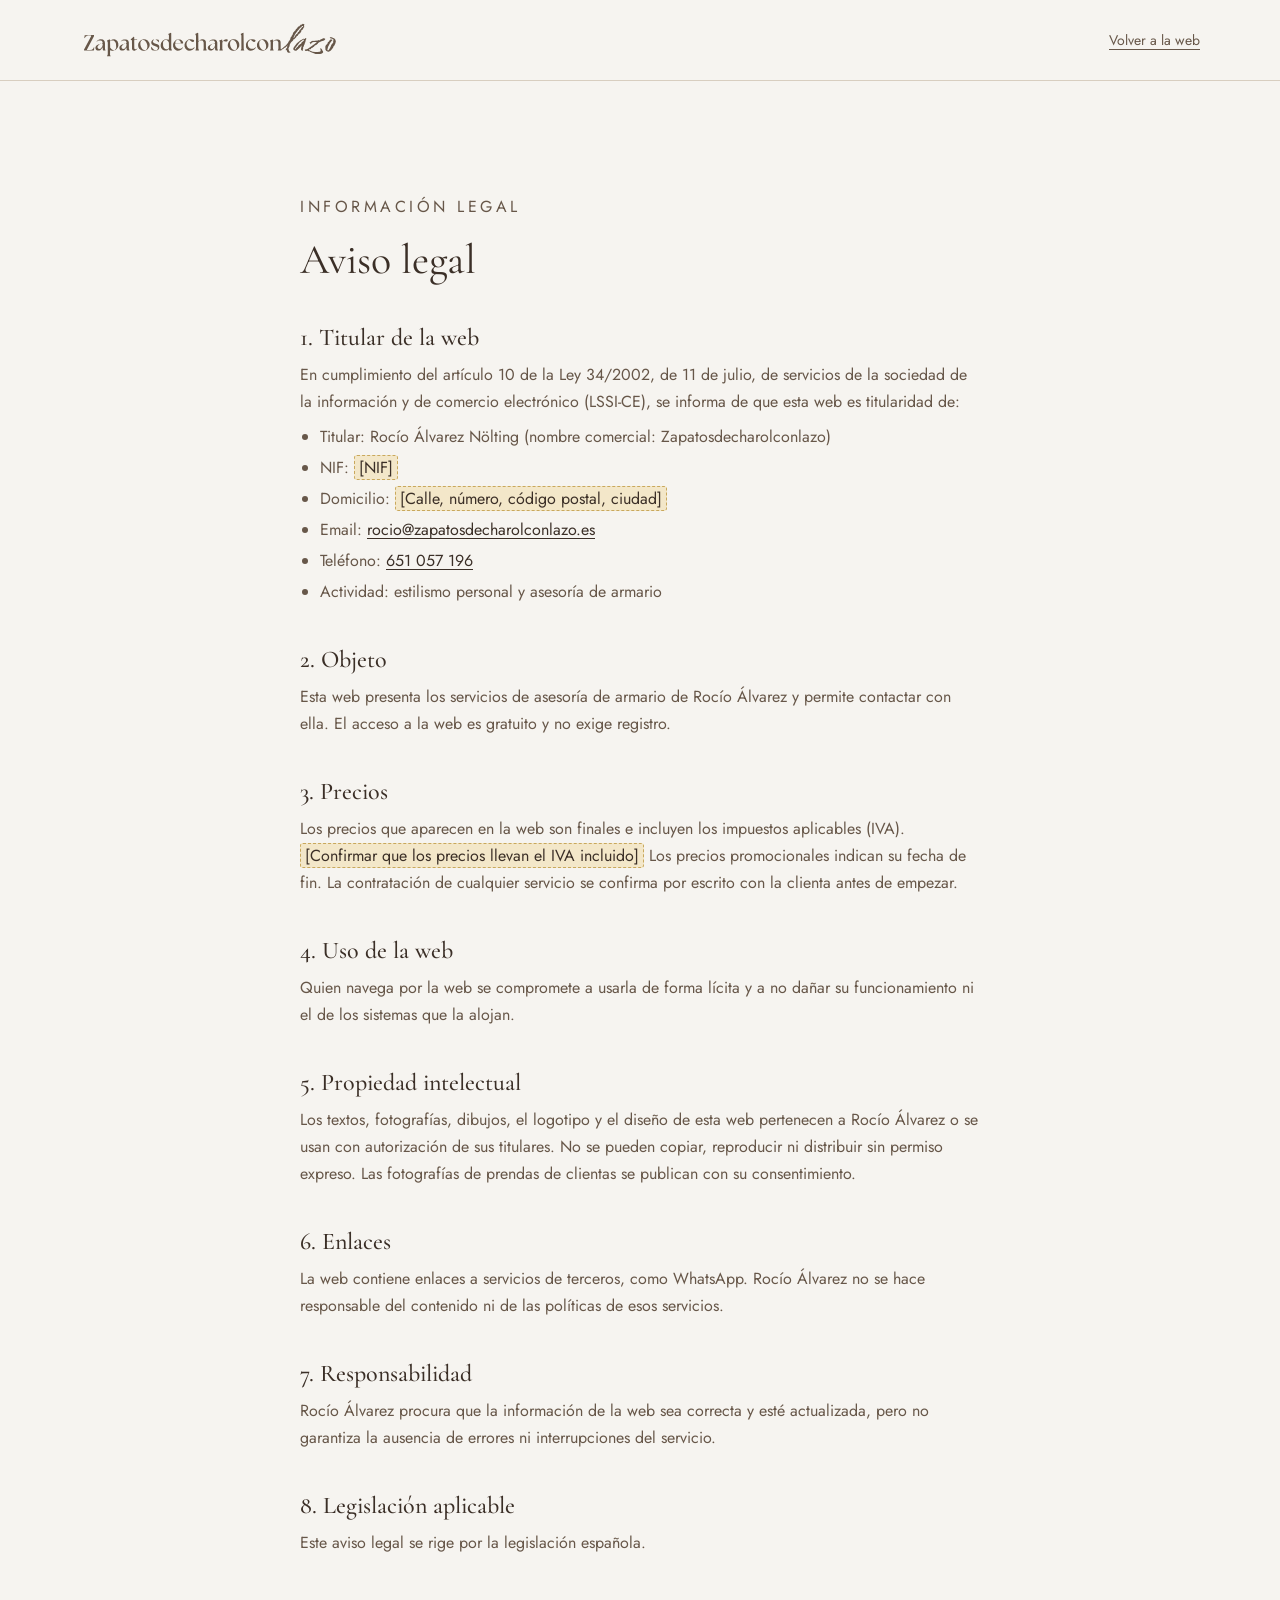
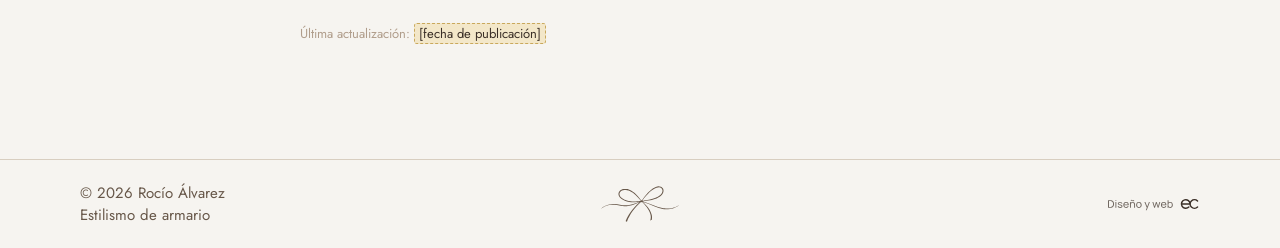
==== aviso-legal.html @ 0a3f5957 "Textos legales (borrador): aviso legal y privacidad, sin enlazar - aviso-legal.html y privacidad.htm" ====
<!doctype html>
<html lang="es">
<head>
  <meta charset="utf-8">
  <meta name="viewport" content="width=device-width, initial-scale=1">
  <meta name="robots" content="noindex">
  <title>Aviso legal · Zapatosdecharolconlazo</title>
  <meta name="description" content="Aviso legal de Zapatosdecharolconlazo, web de Rocío Álvarez, estilismo de armario.">
  <meta name="theme-color" content="#EBE9E5">
  <link rel="icon" type="image/svg+xml" href="assets/logos/lazo-circulo-marron.svg">
  <link rel="preconnect" href="https://fonts.googleapis.com">
  <link rel="preconnect" href="https://fonts.gstatic.com" crossorigin>
  <link rel="stylesheet" href="https://fonts.googleapis.com/css2?family=Cormorant+Garamond:ital,wght@0,400;0,500;1,400&family=Jost:ital,wght@0,300;0,400;0,500;1,300&display=swap">
  <link rel="stylesheet" href="css/styles.css?v=2026-11-16z">
</head>
<body class="pagina-legal">
  <a class="skip" href="#contenido">Saltar al contenido</a>
  <header class="site-header">
    <div class="wrap header-inner">
      <a class="brand" href="./" aria-label="Zapatosdecharolconlazo, volver a la web">
        <img class="logo" src="assets/logos/logotipo-marron.svg" alt="Zapatosdecharolconlazo" width="230" height="35">
      </a>
      <a class="legal-volver" href="./">Volver a la web</a>
    </div>
  </header>

  <main id="contenido" class="section legal">
    <div class="wrap legal-inner">
      <p class="rotulo">Información legal</p>
      <h1 class="h1">Aviso legal</h1>
      <h2>1. Titular de la web</h2>
      <p>En cumplimiento del artículo 10 de la Ley 34/2002, de 11 de julio, de servicios de la sociedad de la información y de comercio electrónico (LSSI-CE), se informa de que esta web es titularidad de:</p>
      <ul>
        <li>Titular: Rocío Álvarez Nölting (nombre comercial: Zapatosdecharolconlazo)</li>
        <li>NIF: <mark class="falta">[NIF]</mark></li>
        <li>Domicilio: <mark class="falta">[Calle, número, código postal, ciudad]</mark></li>
        <li>Email: <a href="mailto:rocio@zapatosdecharolconlazo.es">rocio@zapatosdecharolconlazo.es</a></li>
        <li>Teléfono: <a href="tel:+34651057196">651 057 196</a></li>
        <li>Actividad: estilismo personal y asesoría de armario</li>
      </ul>

      <h2>2. Objeto</h2>
      <p>Esta web presenta los servicios de asesoría de armario de Rocío Álvarez y permite contactar con ella. El acceso a la web es gratuito y no exige registro.</p>

      <h2>3. Precios</h2>
      <p>Los precios que aparecen en la web son finales e incluyen los impuestos aplicables (IVA). <mark class="falta">[Confirmar que los precios llevan el IVA incluido]</mark> Los precios promocionales indican su fecha de fin. La contratación de cualquier servicio se confirma por escrito con la clienta antes de empezar.</p>

      <h2>4. Uso de la web</h2>
      <p>Quien navega por la web se compromete a usarla de forma lícita y a no dañar su funcionamiento ni el de los sistemas que la alojan.</p>

      <h2>5. Propiedad intelectual</h2>
      <p>Los textos, fotografías, dibujos, el logotipo y el diseño de esta web pertenecen a Rocío Álvarez o se usan con autorización de sus titulares. No se pueden copiar, reproducir ni distribuir sin permiso expreso. Las fotografías de prendas de clientas se publican con su consentimiento.</p>

      <h2>6. Enlaces</h2>
      <p>La web contiene enlaces a servicios de terceros, como WhatsApp. Rocío Álvarez no se hace responsable del contenido ni de las políticas de esos servicios.</p>

      <h2>7. Responsabilidad</h2>
      <p>Rocío Álvarez procura que la información de la web sea correcta y esté actualizada, pero no garantiza la ausencia de errores ni interrupciones del servicio.</p>

      <h2>8. Legislación aplicable</h2>
      <p>Este aviso legal se rige por la legislación española.</p>

      <p class="legal-fecha">Última actualización: <mark class="falta">[fecha de publicación]</mark></p>
    </div>
  </main>

  <footer class="site-footer">
    <div class="wrap footer-inner">
      <span class="pie-copy">© <span data-year>2026</span> Rocío Álvarez<span class="pie-sep"> · </span><span class="pie-linea2">Estilismo de armario</span></span>
      <img class="pie-lazo" src="assets/logos/lazo-marron.svg" alt="" width="80" height="38">
      <img class="pie-lazo-lineas" src="assets/logos/lazo-lineas-marron.svg" alt="" width="260" height="37">
      <!-- Enlaces legales: descomentar cuando se publiquen los textos
      <nav class="pie-legal" aria-label="Información legal"><a href="aviso-legal.html">Aviso legal</a> · <a href="privacidad.html">Privacidad</a></nav>
      -->
      <a class="pie-credito" href="https://ecwebdesign.es" target="_blank" rel="noopener"><img src="assets/logos/credito-ecwebdesign.svg" alt="Diseño y web: Esteban Calvo" width="92" height="14"></a>
    </div>
  </footer>
</body>
</html>
---- css/styles.css ----
/* Zapatosdecharolconlazo · hoja de estilos
   Tokens del sistema de diseño (manual de marca, edición 2026) */

:root {
  /* Color */
  --piedra: #EBE9E5;      /* fondo principal */
  --lino: #F6F4F0;        /* tarjetas */
  --arena-clara: #E6DFD4; /* fondos alternos */
  --arena: #D8CEC0;       /* color de marca */
  --topo: #B09D8B;        /* líneas y acentos (nunca texto) */
  --marron: #675749;      /* logotipo y texto secundario */
  --cafe: #3B2F27;        /* texto principal, botón, fondos oscuros */
  --linea: #D8CEC0;

  /* Tipografía */
  --display: "Cormorant Garamond", "The Seasons", Georgia, serif;
  --sans: "Jost", "Helvetica Neue", Helvetica, Arial, sans-serif;

  /* Espacio */
  --s1: 8px;
  --s2: 16px;
  --s3: 24px;
  --s4: 40px;
  --s5: 64px;
  --s6: 112px;

  /* Radios */
  --r-sm: 6px;
  --r-md: 12px;
  --r-pill: 999px;

  --max: 1200px;
}

*,
*::before,
*::after { box-sizing: border-box; }

html { scroll-behavior: smooth; scroll-padding-top: 88px; }

body {
  margin: 0;
  background: var(--piedra);
  color: var(--cafe);
  font-family: var(--sans);
  font-size: 17px;
  line-height: 28px;
  font-weight: 400;
  -webkit-font-smoothing: antialiased;
}

img { max-width: 100%; display: block; }
a { color: inherit; }
p { margin: 0; }

.wrap {
  width: 100%;
  max-width: var(--max);
  margin: 0 auto;
  padding: 0 var(--s4);
}

.sr-only,
.skip:not(:focus) {
  position: absolute;
  width: 1px; height: 1px;
  overflow: hidden;
  clip: rect(0 0 0 0);
  white-space: nowrap;
}
.skip:focus {
  position: fixed; top: var(--s2); left: var(--s2); z-index: 100;
  background: var(--cafe); color: var(--lino);
  padding: var(--s1) var(--s2); border-radius: var(--r-sm);
}

:focus-visible { outline: 2px solid var(--marron); outline-offset: 3px; }

/* ---------- Tipos ---------- */

.display {
  font-family: var(--display);
  font-weight: 400;
  font-size: clamp(42px, 6vw, 72px);
  line-height: 1.02;
  letter-spacing: -0.005em;
  margin: 0;
}

.h1 {
  font-family: var(--display);
  font-weight: 400;
  font-size: clamp(32px, 4vw, 42px);
  line-height: 1.12;
  margin: 0;
}

.rotulo {
  font-family: var(--sans);
  font-size: 13px;
  line-height: 18px;
  font-weight: 400;
  letter-spacing: 0.22em;
  text-transform: uppercase;
  color: var(--marron);
  margin: 0;
}

.firma {
  font-family: var(--display);
  font-size: 18px;
  line-height: 24px;
  letter-spacing: 0.12em;
  text-transform: uppercase;
}
.firma.small { font-size: 12px; line-height: 18px; }

.lead { font-size: 18px; line-height: 30px; color: var(--marron); }
.narrow { max-width: 620px; }

/* ---------- Logotipo ---------- */

.logo { height: auto; width: 230px; }

/* Lazo animado de la portada: se dibuja como si se hiciera el lazo */
.lazo-anim { display: block; width: 100%; max-width: 600px; height: auto; overflow: visible; }
.lazo-anim .trazo {
  fill: none;
  stroke: #fff;
  stroke-width: 16;
  stroke-linecap: round;
  stroke-linejoin: round;
  stroke-dasharray: 1 1;
  stroke-dashoffset: 1;
  animation: lazo-trazo .9s cubic-bezier(.45, 0, .25, 1) forwards;
}
.lazo-anim .t1 { animation-delay: .3s; }
.lazo-anim .t2 { animation-delay: 1s; }
.lazo-anim .t3 { animation-delay: 1.75s; animation-duration: .7s; }
.lazo-anim .t4 { animation-delay: 2.2s; animation-duration: .9s; }
.lazo-anim .linea {
  transform-box: fill-box;
  transform: scaleX(0);
  animation: lazo-linea .9s cubic-bezier(.25, .6, .3, 1) 2.7s forwards;
}
.lazo-anim .izq { transform-origin: right center; }
.lazo-anim .der { transform-origin: left center; }
@keyframes lazo-trazo { to { stroke-dashoffset: 0; } }
@keyframes lazo-linea { to { transform: scaleX(1); } }
@media (prefers-reduced-motion: reduce) {
  .lazo-anim .trazo { animation: none; stroke-dashoffset: 0; }
  .lazo-anim .linea { animation: none; transform: none; }
}

/* ---------- Botones ---------- */

.btn {
  display: inline-flex;
  align-items: center;
  justify-content: center;
  min-height: 46px;
  padding: 12px 24px;
  border-radius: var(--r-pill);
  font-family: var(--sans);
  font-size: 13px;
  line-height: 18px;
  letter-spacing: 0.14em;
  text-transform: uppercase;
  text-decoration: none;
  border: 1px solid transparent;
  transition: background-color .2s ease, color .2s ease, border-color .2s ease;
  white-space: nowrap;
}
.btn-primary { background: var(--cafe); color: var(--lino); }
.btn-primary:hover { background: var(--marron); }
.btn-secondary { border-color: var(--cafe); color: var(--cafe); }
.btn-secondary:hover { background: var(--cafe); color: var(--lino); }
.btn-light { background: var(--lino); color: var(--cafe); }
.btn-light:hover { background: var(--arena); }
.btn-outline-light { border-color: var(--arena); color: var(--lino); }
.btn-outline-light:hover { background: var(--lino); color: var(--cafe); }

.actions { display: flex; flex-wrap: wrap; gap: var(--s2); margin-top: var(--s4); }
.actions.center { justify-content: center; }

/* ---------- Cabecera ---------- */

.site-header {
  position: sticky;
  top: 0;
  z-index: 20;
  background: var(--lino);
  border-bottom: 1px solid var(--linea);
}
.header-inner {
  display: flex;
  align-items: center;
  justify-content: space-between;
  min-height: 80px;
  gap: var(--s3);
}
.brand { display: block; line-height: 0; }
.brand .logo { width: 260px; }

.menu { display: flex; align-items: center; gap: 28px; }
.menu a:not(.btn) {
  font-size: 13px;
  letter-spacing: 0.14em;
  text-transform: uppercase;
  text-decoration: none;
  padding: 6px 0;
  border-bottom: 1px solid transparent;
}
.menu a:not(.btn):hover { border-color: var(--topo); }

.menu-toggle {
  display: none;
  width: 44px; height: 44px;
  border: 0; background: transparent;
  padding: 12px 10px;
  cursor: pointer;
  flex-direction: column; justify-content: space-around;
}
.menu-toggle .bar { display: block; height: 1px; background: var(--cafe); transition: transform .2s ease; }
.menu-toggle[aria-expanded="true"] .bar:nth-of-type(2) { transform: translateY(4px) rotate(45deg); }
.menu-toggle[aria-expanded="true"] .bar:nth-of-type(3) { transform: translateY(-4px) rotate(-45deg); }

/* ---------- Portada ---------- */

.hero { padding: var(--s6) 0 var(--s5); }
.hero-inner {
  display: grid;
  grid-template-columns: 1.25fr 1fr;
  gap: var(--s5);
  align-items: center;
}
.hero-logo { margin: 0; line-height: 0; }
.hero-logo img { width: 100%; max-width: 600px; height: auto; }
.hero-text .firma { margin-top: var(--s3); color: var(--cafe); max-width: 600px; text-align: center; }
.hero-text .lead { margin-top: var(--s3); max-width: 560px; }

.hero-photo { margin: 0; }
.hero-photo img {
  width: 100%;
  height: auto;
  aspect-ratio: 4 / 5;
  object-fit: cover;
  border-radius: var(--r-md);
  background: var(--lino);
  border: 1px solid var(--linea);
}

/* ---------- Secciones ---------- */

.section { padding: var(--s6) 0; }
.section-head { margin-bottom: var(--s5); }
.section-head .h1 { margin-top: var(--s2); }
.section-head .lead { margin-top: var(--s2); }

/* Servicios */
#como-funciona { background: var(--lino); }
.services {
  display: grid;
  grid-template-columns: repeat(3, minmax(0, 1fr));
  gap: var(--s4);
}
.service { border-top: 1px solid var(--topo); padding-top: var(--s3); }
.service-top { display: flex; align-items: center; justify-content: space-between; gap: var(--s2); }
.service-icon { width: 54px; height: 54px; flex: none; }
.service .num {
  font-family: var(--display);
  font-size: 44px;
  line-height: 1;
  color: var(--marron);
}
.service .rotulo { margin-top: var(--s2); color: var(--cafe); letter-spacing: 0.18em; }
.service p:last-child { margin-top: var(--s1); font-size: 16px; line-height: 26px; color: var(--marron); }

/* Voz */
.voz { background: var(--cafe); color: var(--lino); }
.voz-inner { max-width: 980px; display: grid; gap: var(--s3); }
.voz-line {
  font-family: var(--display);
  font-size: clamp(30px, 4vw, 48px);
  line-height: 1.1;
}
.voz-line.muted { color: var(--arena); font-family: var(--sans); font-size: clamp(28px, calc(4vw - 2px), 46px); }

/* Looks */
.looks {
  display: grid;
  grid-template-columns: repeat(3, minmax(0, 1fr));
  gap: var(--s3);
}
.look {
  margin: 0;
  border-radius: var(--r-md);
  overflow: hidden;
  border: 1px solid var(--linea);
  background: var(--lino);
  box-shadow: 0 1px 0 rgba(59, 47, 39, 0.04);
  transition: transform .3s ease, box-shadow .3s ease;
}
.look:hover { transform: translateY(-4px); box-shadow: 0 18px 40px -24px rgba(59, 47, 39, 0.35); }
.look img { width: 100%; height: auto; aspect-ratio: 900 / 1085; object-fit: cover; }

/* Sobre mí */
.sobre { background: var(--arena-clara); }
.sobre-inner {
  display: grid;
  grid-template-columns: 5fr 7fr;
  gap: var(--s5);
  align-items: stretch;
}
.sobre-nombre {
  background: var(--arena);
  border-radius: var(--r-md);
  padding: var(--s5) var(--s4);
  display: flex;
  flex-direction: column;
  gap: var(--s3);
  justify-content: space-between;
}
.sobre-nombre .rotulo { color: var(--cafe); }
.sobre-nombre .quote {
  font-family: var(--display);
  font-size: clamp(28px, 3vw, 36px);
  line-height: 1.15;
}
.sobre-nombre .logo { width: 260px; margin-top: var(--s2); }
.sobre-texto { display: flex; flex-direction: column; gap: var(--s2); justify-content: center; }
.sobre-texto .h1 { margin-bottom: var(--s1); }
.facts {
  margin: var(--s2) 0 0;
  display: grid;
  grid-template-columns: 1fr 1fr;
  gap: var(--s3);
  border-top: 1px solid var(--topo);
  padding-top: var(--s3);
}
.facts dt { font-size: 13px; letter-spacing: 0.2em; text-transform: uppercase; }
.facts dd { margin: 4px 0 0; font-size: 15px; line-height: 24px; color: var(--marron); }

/* Frase */
.frase { background: var(--arena); padding: var(--s5) 0; text-align: center; }
.frase .lazo-lineas { width: min(560px, 100%); height: auto; margin: 0 auto var(--s3); }
.frase p {
  font-family: var(--display);
  font-style: italic;
  font-size: clamp(32px, 5vw, 56px);
  line-height: 1.1;
}

/* Reserva */
/* Contacto */
.contacto { background: var(--lino); }
.contacto-inner {
  display: grid;
  grid-template-columns: 1fr 1fr;
  gap: var(--s5);
  align-items: start;
}
.contacto-texto .h1 { margin-top: var(--s2); }
.contacto-texto .lead { margin-top: var(--s2); max-width: 480px; }
.contacto-linea { margin-top: var(--s4); }

.contacto-form {
  background: var(--piedra);
  border: 1px solid var(--linea);
  border-radius: var(--r-md);
  padding: var(--s3) var(--s4) var(--s4);
  display: grid;
  gap: var(--s2);
}
.form-titulo { font-family: var(--display); font-size: 24px; line-height: 1.2; margin-bottom: 4px; }
.campo { display: grid; gap: 6px; }
.campo label { font-size: 12px; letter-spacing: 0.16em; text-transform: uppercase; color: var(--cafe); }
.campo input,
.campo textarea {
  font: inherit;
  font-size: 16px;
  color: var(--cafe);
  background: var(--lino);
  border: 1px solid var(--topo);
  border-radius: var(--r-sm);
  padding: 10px 14px;
  min-height: 44px;
}
.campo textarea { resize: vertical; min-height: 92px; }
.campo input::placeholder,
.campo textarea::placeholder { color: #8C7B6E; }
.campo input:focus-visible,
.campo textarea:focus-visible { outline: 2px solid var(--marron); outline-offset: 1px; border-color: var(--marron); }
.campo [aria-invalid="true"] { border-color: #9B3B2E; }
.error { font-size: 14px; line-height: 20px; color: #9B3B2E; }
.contacto-form .btn { justify-self: start; cursor: pointer; margin-top: 4px; }
.campo-fila { display: grid; grid-template-columns: 1fr 1fr; gap: var(--s2); }
.opcional { text-transform: none; letter-spacing: 0; color: var(--marron); }
.contacto-email { margin-top: var(--s1); font-family: var(--display); font-size: 22px; }
.contacto-email a { text-decoration: none; border-bottom: 1px solid var(--topo); }
.contacto-email a:hover { border-color: var(--cafe); }
.form-nota { font-size: 13px; line-height: 20px; color: var(--marron); margin-top: -4px; }

/* Marca (cierre) */
.marca { background: var(--cafe); padding: var(--s6) 0; }
.marca-inner { display: flex; flex-direction: column; align-items: center; }
.marca .logo-big { width: min(640px, 90%); height: auto; }

/* Pie */
.site-footer { background: var(--lino); border-top: 1px solid var(--linea); }
.footer-inner {
  min-height: 88px;
  display: grid;
  grid-template-columns: 1fr auto 1fr;
  align-items: center;
  gap: var(--s3);
  font-size: 15px;
  color: var(--marron);
}
.pie-copy { justify-self: start; line-height: 22px; }
.pie-sep { display: none; }
.pie-linea2 { display: block; }
.pie-lazo { justify-self: center; width: 80px; height: auto; }
.pie-lazo-lineas { display: none; }
.pie-credito { justify-self: end; display: block; line-height: 0; }
.pie-credito img { width: 92px; height: auto; }
.pie-credito:hover { opacity: .75; }

/* ---------- Adaptación ---------- */

@media (max-width: 960px) {
  .hero-inner,
  .sobre-inner,
  .contacto-inner { grid-template-columns: 1fr; }
  .hero { padding-top: var(--s5); }
  .hero-photo { max-width: 460px; }
  .services,
  .looks { grid-template-columns: 1fr; }
  .looks { max-width: 460px; margin: 0 auto; }
  .services { gap: var(--s4); }
}

@media (max-width: 820px) {
  .menu-toggle { display: flex; }
  .menu {
    position: absolute;
    top: 100%; left: 0; right: 0;
    flex-direction: column;
    align-items: stretch;
    gap: 0;
    background: var(--lino);
    border-bottom: 1px solid var(--linea);
    padding: var(--s1) var(--s4) var(--s3);
    display: none;
  }
  .menu.open { display: flex; }
  .menu a:not(.btn) { padding: 14px 0; border-bottom: 1px solid var(--linea); }
  .menu .btn { margin-top: var(--s3); }
}

@media (max-width: 560px) {
  .wrap { padding: 0 var(--s3); }
  .section { padding: var(--s5) 0; }
  .brand .logo { width: 230px; }
  .hero-text .firma { font-size: 13px; letter-spacing: 0.06em; }
  .facts { grid-template-columns: 1fr; }
  .sobre-nombre { padding: var(--s4) var(--s3); }
  .footer-inner { display: flex; flex-direction: column; align-items: center; justify-content: center; gap: var(--s2); padding: var(--s4) 0; text-align: center; }
  .pie-lazo { display: none; }
  .pie-lazo-lineas { display: block; order: 1; width: min(260px, 80%); height: auto; }
  .pie-sep { display: inline; }
  .pie-linea2 { display: inline; }
  .pie-copy { order: 2; }
  .pie-credito { order: 3; margin-top: var(--s3); }
  .actions .btn { width: 100%; }
  .contacto-form { padding: var(--s3); }
  .contacto-form .btn { justify-self: stretch; }
  .campo-fila { grid-template-columns: 1fr; }
}

@media (prefers-reduced-motion: reduce) {
  html { scroll-behavior: auto; }
  * { transition: none !important; }
}

/* =========================================================
   Propuesta v2 (11/11/2026) · portada con preguntas,
   historia, servicios explicados y antes/después
   ========================================================= */

/* Aviso de borrador (quitar al publicar) */
.aviso-borrador {
  background: var(--cafe); color: var(--arena);
  font-size: 12px; line-height: 18px; letter-spacing: 0.12em; text-transform: uppercase;
  text-align: center; padding: 8px var(--s2);
}

/* Portada con preguntas */
.hero-v2 { padding: var(--s5) 0 var(--s6); }
.hero-v2 .hero-inner { grid-template-columns: 1.35fr 1fr; align-items: center; }
.preguntas { list-style: none; margin: var(--s3) 0 0; padding: 0; }
.preguntas li {
  font-family: var(--display);
  font-size: clamp(22px, 2.3vw, 30px);
  line-height: 1.22;
  padding: 14px 0;
  border-bottom: 1px solid var(--linea);
}
.preguntas li:first-child { border-top: 1px solid var(--linea); }
.ayuda {
  margin-top: var(--s4);
  font-family: var(--display);
  font-style: italic;
  font-size: clamp(34px, 4vw, 48px);
  line-height: 1.05;
}
.hero-v2 .actions { margin-top: var(--s3); }

/* El lazo animado espera a verse en pantalla */
.js .lazo-anim .trazo,
.js .lazo-anim .linea { animation-play-state: paused; }
.js .lazo-anim.play .trazo,
.js .lazo-anim.play .linea { animation-play-state: running; }

/* Soy Rocío Álvarez */
.historia { background: var(--arena-clara); }
.historia-inner {
  display: grid;
  grid-template-columns: 4fr 7fr;
  gap: var(--s5);
  align-items: start;
}
.historia-head { position: sticky; top: 120px; }
.historia-head .h1 { margin-top: var(--s2); }
.historia-texto { max-width: 640px; display: grid; gap: var(--s3); font-size: 18px; line-height: 30px; }
.historia-texto .primera {
  font-family: var(--display);
  font-size: clamp(26px, 2.6vw, 32px);
  line-height: 1.2;
}
.historia-texto .aparte { margin-top: var(--s3); padding-top: var(--s4); border-top: 1px solid var(--topo); }
.historia-firma { margin-top: var(--s6); display: flex; justify-content: center; }
.historia-firma .hero-logo { width: min(600px, 100%); }

/* Servicios */
#servicios { background: var(--lino); }
.pasos {
  list-style: none; margin: 0; padding: 0;
  display: grid;
  grid-template-columns: repeat(3, minmax(0, 1fr));
  gap: var(--s4);
}
.paso { border-top: 1px solid var(--topo); padding-top: var(--s3); display: flex; flex-direction: column; gap: var(--s2); }
.paso .num { font-family: var(--display); font-size: 44px; line-height: 1; color: var(--marron); }
.paso .rotulo { color: var(--cafe); letter-spacing: 0.18em; }
.paso p:not(.num):not(.pendiente) { font-size: 16px; line-height: 27px; color: var(--marron); }

.evento {
  margin-top: var(--s6);
  background: var(--arena-clara);
  border-radius: var(--r-md);
  padding: var(--s5);
  display: grid;
  grid-template-columns: 1fr 1.3fr;
  gap: var(--s5);
  align-items: start;
}
.evento-head .h1 { margin-top: var(--s2); }
.evento-texto { display: grid; gap: var(--s2); color: var(--marron); }
.evento-texto .actions { margin-top: var(--s1); }

/* Marcas de texto pendiente (solo en el borrador) */
.pendiente {
  justify-self: start;
  align-self: flex-start;
  font-size: 13px; line-height: 20px;
  color: var(--cafe);
  background: #F3E7C9;
  border: 1px dashed #C9A85C;
  border-radius: var(--r-sm);
  padding: 4px 10px;
}

/* Antes y después */
.antes-despues { background: var(--piedra); }
.casos { display: grid; grid-template-columns: 1fr; gap: var(--s5); max-width: 860px; }
.caso { margin: 0; min-width: 0; display: grid; gap: var(--s2); align-content: start; }
.caso-fotos { display: grid; grid-template-columns: minmax(0, 1fr) minmax(0, 1fr); gap: var(--s2); }
.hueco {
  position: relative;
  aspect-ratio: 3 / 4;
  border: 1px dashed var(--topo);
  border-radius: var(--r-md);
  background: var(--lino);
  display: flex; align-items: center; justify-content: center;
  text-align: center; padding: var(--s2);
}
.hueco-texto { font-size: 13px; line-height: 18px; color: var(--marron); }
.foto { display: grid; gap: var(--s1); justify-items: start; }
.etiqueta {
  font-size: 11px; line-height: 16px; letter-spacing: 0.18em; text-transform: uppercase;
  background: var(--cafe); color: var(--lino);
  border-radius: var(--r-pill); padding: 3px 10px;
}
.foto img {
  width: 100%; height: auto; aspect-ratio: 3 / 4; object-fit: cover;
  border-radius: var(--r-md); border: 1px solid var(--linea); background: var(--lino);
}
.caso figcaption { font-size: 15px; line-height: 24px; color: var(--marron); }

@media (max-width: 960px) {
  .hero-v2 .hero-inner,
  .historia-inner,
  .evento { grid-template-columns: 1fr; }
  .historia-head { position: static; }
  .pasos { grid-template-columns: 1fr; }
  .evento { gap: var(--s3); }
}

@media (max-width: 560px) {
  .caso-fotos { gap: var(--s1); }
  .hero-v2 { padding: var(--s4) 0 var(--s5); }
  .preguntas { margin-top: var(--s2); }
  .preguntas li { font-size: 21px; padding: 11px 0; }
  .ayuda { margin-top: var(--s3); font-size: 34px; }
  .historia-texto { font-size: 17px; line-height: 28px; gap: var(--s2); }
  .historia-texto .aparte { margin-top: var(--s3); padding-top: var(--s4); border-top: 1px solid var(--topo); }
.historia-firma { margin-top: var(--s5); }
  .evento { padding: var(--s4) var(--s3); margin-top: var(--s5); }
  .aviso-borrador { font-size: 10px; letter-spacing: 0.08em; }
}

/* Antes / después en móvil: una sola foto que cambia al tocarla */
.caso-tabs { display: none; }
@media (max-width: 700px) {
  .caso-tabs { display: flex; align-items: center; gap: var(--s1); }
  .tab {
    font-size: 11px; line-height: 16px; letter-spacing: 0.18em; text-transform: uppercase;
    border-radius: var(--r-pill); padding: 4px 12px;
    background: #DEDAD4; color: #9A9189;
    transition: background .3s ease, color .3s ease;
  }
  .tab.activa { background: var(--cafe); color: var(--lino); }
  .tab-pista { margin-left: auto; font-size: 12px; color: var(--topo); }
  .caso-fotos { display: grid; grid-template-columns: 1fr; cursor: pointer; -webkit-tap-highlight-color: transparent; }
  .caso-fotos .foto { grid-area: 1 / 1; transition: opacity .35s ease; }
  .caso-fotos .etiqueta { display: none; }
  .foto-despues { opacity: 0; }
  .caso.ver-despues .foto-despues { opacity: 1; }
  .caso.ver-despues .foto-antes { opacity: 0; }
}

/* Móvil: la foto del armario (con su frase) va primero, antes de las preguntas */
@media (max-width: 960px) {
  .hero-v2 .hero-inner { gap: 0; }
  .hero-v2 .hero-text { display: contents; }
  .hero-v2 .hero-photo { order: 1; margin-top: 0; }
  .hero-v2 .preguntas { order: 2; margin-top: var(--s4); }
  .hero-v2 .preguntas-puntos { order: 3; }
  .hero-v2 .hero-firma { order: 4; }
  .hero-v2 .ayuda { order: 5; }
  .hero-v2 .actions { order: 6; }
}

/* Móvil: las preguntas pasan solas como un carrusel (cada 3 s) */
.preguntas-puntos { display: none; }
@media (max-width: 700px) {
  .hero-v2 .preguntas {
    display: grid;
    border-top: 1px solid var(--linea);
    border-bottom: 1px solid var(--linea);
    touch-action: pan-y;
  }
  .hero-v2 .preguntas li,
  .hero-v2 .preguntas li:first-child {
    grid-area: 1 / 1;
    border: 0;
    padding: var(--s3) 0;
    font-size: 26px; line-height: 1.2;
    opacity: 0; transform: translateX(14px);
    transition: opacity .6s ease, transform .6s ease;
    pointer-events: none;
  }
  .hero-v2 .preguntas li.activa { opacity: 1; transform: none; pointer-events: auto; }
  .hero-v2 .preguntas li.sale { opacity: 0; transform: translateX(-14px); }
  .preguntas-puntos {
    display: flex; gap: 8px; margin-top: var(--s2);
  }
  .preguntas-puntos button {
    width: 7px; height: 7px; padding: 0; border: 0; border-radius: 50%;
    background: var(--arena); cursor: pointer;
    transition: background .3s ease, width .3s ease;
  }
  .preguntas-puntos button[aria-current="true"] { background: var(--cafe); width: 20px; border-radius: 4px; }
}
@media (max-width: 700px) and (prefers-reduced-motion: reduce) {
  .hero-v2 .preguntas li { transition: none; transform: none; }
}

/* Firma: en escritorio arriba (como antes); en móvil entre las preguntas y «Deja que te ayude» */
@media (min-width: 961px) {
  .hero-v2 .hero-text { display: flex; flex-direction: column; align-items: stretch; }
  .hero-v2 .hero-firma { order: -1; }
}
@media (max-width: 960px) {
  .hero-v2 .hero-firma { margin-top: var(--s3); }
  .hero-v2 .ayuda { margin-top: var(--s3); }
}

/* Cómo funciona (entrada de la sección de servicios) */
.como-funciona {
  max-width: 820px;
  padding-bottom: var(--s5); margin-bottom: var(--s5);
  border-bottom: 1px solid var(--linea);
}
.como-texto {
  margin-top: var(--s3);
  font-family: var(--display);
  font-size: clamp(24px, 2.4vw, 32px); line-height: 1.3;
  color: var(--cafe);
}
@media (max-width: 560px) {
  .como-funciona { padding-bottom: var(--s4); margin-bottom: var(--s4); }
  .como-texto { font-size: 23px; }
}

/* Etiqueta del servicio (Estándar) */
.etiqueta-servicio {
  display: inline-block; justify-self: start; align-self: flex-start;
  margin-top: var(--s2);
  font-size: 11px; line-height: 16px; letter-spacing: 0.18em; text-transform: uppercase;
  background: var(--cafe); color: var(--lino);
  border-radius: var(--r-pill); padding: 4px 12px;
}
#servicios-lista .h1 { margin-top: var(--s2); }

.paso .duracion { font-size: 12px; letter-spacing: 0.14em; text-transform: uppercase; color: var(--topo); }

/* Premium y Puntual */
.evento + .evento { margin-top: var(--s4); }
.evento-head .etiqueta-servicio { margin-top: 0; }
.evento-head .h1 { margin-top: var(--s2); }

/* Tres servicios en pestañas */
.servicios .tabs {
  display: inline-flex; gap: 6px; margin-top: var(--s3);
  padding: 5px; border: 1px solid var(--linea); border-radius: var(--r-pill);
  background: var(--piedra);
}
.tab-servicio {
  font: inherit; font-size: 12px; line-height: 18px; letter-spacing: 0.18em; text-transform: uppercase;
  color: var(--marron); background: transparent; border: 0; border-radius: var(--r-pill);
  padding: 10px 22px; cursor: pointer;
  transition: background .25s ease, color .25s ease;
}
.tab-servicio:hover { color: var(--cafe); }
.tab-servicio[aria-selected="true"] { background: var(--cafe); color: var(--lino); }
.tab-servicio:focus-visible { outline: 2px solid var(--topo); outline-offset: 2px; }
.servicios .panel { margin-top: var(--s4); }
.servicios .panel[hidden] { display: none; }
.servicios .panel .evento { margin-top: 0; }
#panel-estandar .pasos { margin-top: var(--s4); }
.panel.entra { animation: panel-entra .35s ease; }
@keyframes panel-entra { from { opacity: 0; transform: translateY(6px); } to { opacity: 1; transform: none; } }
@media (max-width: 560px) {
  .servicios .tabs { display: flex; width: 100%; }
  .tab-servicio { flex: 1; padding: 10px 6px; font-size: 11px; letter-spacing: 0.12em; }
}
@media (prefers-reduced-motion: reduce) { .panel.entra { animation: none; } }

/* Colores propios de Premium (café) y Puntual (arena) */
.evento-premium { background: var(--cafe); }
.evento-premium .h1 { color: var(--lino); }
.evento-premium .evento-texto { color: var(--arena-clara); }
.evento-puntual { background: var(--arena); }
.evento-puntual .evento-texto { color: var(--cafe); }

/* Estándar: recuadro muy claro, a juego con Premium y Puntual */
#panel-estandar {
  background: #FCFBF8;
  border: 1px solid var(--linea);
  border-radius: var(--r-md);
  padding: var(--s5);
}
@media (max-width: 560px) {
  #panel-estandar { padding: var(--s4) var(--s3); }
}

/* =========================================================
   Looks en carrusel (antes / después)
   ========================================================= */
.carrusel { max-width: 860px; }
.carrusel-cabecera {
  display: grid; grid-template-columns: 1fr 1fr; gap: var(--s2);
  margin-bottom: var(--s1);
}
.carrusel-cabecera .tab {
  justify-self: start;
  font: inherit; font-size: 11px; line-height: 16px; letter-spacing: 0.18em; text-transform: uppercase;
  border: 0; border-radius: var(--r-pill); padding: 4px 12px;
  background: var(--cafe); color: var(--lino);
  cursor: default;
  transition: background .3s ease, color .3s ease;
}
.carrusel-cabecera .tab-pista { display: none; }
.carrusel-pista {
  display: flex; overflow-x: auto; scroll-snap-type: x mandatory;
  scrollbar-width: none; -ms-overflow-style: none;
  overscroll-behavior-x: contain;
}
.carrusel-pista::-webkit-scrollbar { display: none; }
.carrusel-pista:focus-visible { outline: 2px solid var(--topo); outline-offset: 4px; border-radius: var(--r-md); }
.slide { flex: 0 0 100%; scroll-snap-align: start; margin: 0; display: grid; gap: var(--s2); align-content: start; }
.slide-fotos { display: grid; grid-template-columns: minmax(0, 1fr) minmax(0, 1fr); gap: var(--s2); }
.slide-fotos img {
  width: 100%; height: auto; aspect-ratio: 3 / 4; object-fit: cover; display: block;
  border-radius: var(--r-md); border: 1px solid var(--linea); background: var(--lino);
}
.slide figcaption { font-size: 15px; line-height: 24px; color: var(--marron); }
.carrusel-nav { display: flex; align-items: center; gap: var(--s2); margin-top: var(--s3); }
.carrusel-flecha {
  width: 42px; height: 42px; border-radius: 50%;
  border: 1px solid var(--cafe); background: transparent; color: var(--cafe);
  display: inline-flex; align-items: center; justify-content: center; cursor: pointer;
  transition: background .25s ease, color .25s ease;
}
.carrusel-flecha:hover { background: var(--cafe); color: var(--lino); }
.carrusel-puntos { display: flex; gap: 8px; }
.carrusel-puntos button {
  width: 7px; height: 7px; padding: 0; border: 0; border-radius: 50%;
  background: var(--arena); cursor: pointer; transition: background .3s ease, width .3s ease;
}
.carrusel-puntos button[aria-current="true"] { background: var(--cafe); width: 20px; border-radius: 4px; }
.carrusel-contador { margin-left: auto; font-size: 12px; letter-spacing: 0.14em; color: var(--topo); }
.carrusel-nav .carrusel-flecha:last-child { order: 0; }

@media (max-width: 700px) {
  .carrusel-cabecera { display: flex; align-items: center; gap: var(--s1); }
  .carrusel-cabecera .tab { background: #DEDAD4; color: #9A9189; cursor: pointer; }
  .carrusel-cabecera .tab.activa { background: var(--cafe); color: var(--lino); }
  .carrusel-cabecera .tab-pista { display: inline; margin-left: auto; font-size: 12px; color: var(--topo); }
  .carrusel-pista { cursor: pointer; -webkit-tap-highlight-color: transparent; }
  .slide-fotos { grid-template-columns: 1fr; }
  .slide-fotos > img, .slide-fotos > .foto-antes { grid-area: 1 / 1; transition: opacity .35s ease; }
  .slide-fotos .foto-despues { opacity: 0; }
  .carrusel.ver-despues .foto-despues { opacity: 1; }
  .carrusel.ver-despues .foto-antes { opacity: 0; }
  .carrusel-flecha { width: 38px; height: 38px; }
}

/* Nombre del look sobre la foto de «Antes» */
.foto-antes { position: relative; }
.look-nombre {
  position: absolute; top: 10px; right: 10px; z-index: 1;
  font-size: 11px; line-height: 16px; letter-spacing: 0.18em; text-transform: uppercase;
  background: rgba(246, 244, 240, 0.92); color: var(--cafe);
  border: 1px solid var(--linea); border-radius: var(--r-sm);
  padding: 4px 10px;
}

/* Sobre mí: la primera frase, destacada arriba */
.historia-primera {
  margin: var(--s2) 0 0;
  font-family: var(--display); font-weight: 400;
  font-size: clamp(30px, 3vw, 40px); line-height: 1.15;
  color: var(--cafe);
}
@media (max-width: 560px) { .historia-primera { font-size: 30px; } }

/* Precios */
.precios { background: var(--lino); }
.precios-grid { display: grid; grid-template-columns: repeat(3, minmax(0, 1fr)); gap: var(--s3); align-items: stretch; }
.precio {
  border-radius: var(--r-md); padding: var(--s4);
  display: flex; flex-direction: column; gap: var(--s1);
}
.precio .btn { margin-top: auto; align-self: flex-start; }
.precio-cifra { margin: var(--s2) 0 var(--s2); display: flex; align-items: baseline; gap: 14px; flex-wrap: wrap; }
.precio-nombre { font-size: 12px; line-height: 18px; letter-spacing: 0.18em; text-transform: uppercase; }
.precio-servicio { font-family: var(--display); font-size: 24px; line-height: 1.2; }
.precio-ahora { font-family: var(--display); font-size: 56px; line-height: 1; }
.precio-antes { font-family: var(--display); font-size: 30px; line-height: 1; text-decoration: line-through; text-decoration-thickness: 1px; opacity: .55; }
.precio-promo {
  align-self: flex-start; margin: calc(var(--s1) * -1) 0 var(--s3);
  font-size: 12px; line-height: 18px; letter-spacing: 0.04em;
  background: var(--cafe); color: var(--lino); border-radius: var(--r-sm); padding: 4px 10px;
}
.precio-estandar { background: #FCFBF8; border: 1px solid var(--linea); color: var(--cafe); }
.precio-premium { background: var(--cafe); color: var(--lino); }
.precio-premium .precio-nombre { color: var(--arena); }
.precio-puntual { background: var(--arena); color: var(--cafe); }
.precio-estandar .precio-nombre, .precio-puntual .precio-nombre { color: var(--marron); }
.promo-fin .precio-antes, .promo-fin .precio-promo { display: none; }
.precios-nota { margin-top: var(--s3); font-size: 14px; }
.precios-nota a { color: var(--marron); text-underline-offset: 3px; }
@media (max-width: 960px) {
  .precios-grid { grid-template-columns: 1fr; max-width: 520px; }
}
@media (max-width: 560px) {
  .precio { padding: var(--s4) var(--s3); }
  .precio-ahora { font-size: 48px; }
}

/* Precios: tarjetas con los colores de cada servicio, con aire */
.precios-grid { max-width: 1000px; gap: var(--s3); }
.precio { padding: var(--s5) var(--s4); gap: var(--s1); }
.precio-nombre { font-size: 12px; letter-spacing: 0.2em; }
.precio-servicio { font-size: 22px; line-height: 1.25; margin-top: 4px; }
.precio-cifra { margin: var(--s3) 0 var(--s2); gap: 12px; }
.precio-ahora { font-size: 52px; }
.precio-antes { font-size: 26px; }
.precio-promo { margin: 0 0 var(--s4); font-size: 12px; line-height: 18px; padding: 5px 10px; }
.precio .btn { min-height: 42px; padding: 10px 20px; font-size: 12px; }
@media (max-width: 960px) {
  .precios-grid { max-width: 520px; gap: var(--s3); }
}
@media (max-width: 560px) {
  .precio { padding: var(--s4) var(--s3); }
  .precio-servicio { font-size: 21px; }
  .precio-cifra { margin: var(--s2) 0; }
  .precio-ahora { font-size: 46px; }
  .precio-antes { font-size: 24px; }
  .precio-promo { margin-bottom: var(--s3); }
}

/* Promoción sobre fondo café (Premium) */
.precio-premium .precio-promo { background: var(--lino); color: var(--cafe); }
.precio-premium .precio-antes { opacity: .6; }

/* Frase entre Servicios y Looks: franja café, la frase en dos tiempos */
.frase-moda { background: var(--cafe); color: var(--lino); padding: var(--s6) 0; text-align: center; }
.frase-moda .frase-lazo { width: 48px; height: auto; opacity: .85; margin: 0 auto var(--s3); display: block; }
.frase-moda p {
  max-width: 900px; margin: 0 auto;
  font-family: var(--display); font-size: clamp(28px, 3.6vw, 46px); line-height: 1.18;
}
.frase-moda p span { display: block; }
.frase-moda p em { display: block; font-style: italic; color: var(--arena); margin-top: 6px; }

/* Frase entre Looks y Sobre mí: franja clara con un trazo a mano que se dibuja */
.frase-ropa {
  background: var(--lino); padding: var(--s6) 0; text-align: center;
  border-top: 1px solid var(--linea); border-bottom: 1px solid var(--linea);
}
.frase-ropa p {
  font-family: var(--display); font-size: clamp(26px, 3vw, 38px); line-height: 1.3; color: var(--marron);
}
.frase-ropa em {
  position: relative; display: inline-block;
  font-style: italic; font-size: 1.45em; color: var(--cafe); padding-bottom: 10px; margin-bottom: 26px;
}
.trazo-mano {
  position: absolute; left: -2%; top: calc(100% - 14px); width: 104%; height: auto; aspect-ratio: 400 / 44;
  color: var(--topo); overflow: visible;
}
.trazo-mano path { stroke-dasharray: 1; stroke-dashoffset: 0; }
.js .trazo-mano path { stroke-dashoffset: 1; transition: stroke-dashoffset 2s cubic-bezier(.55,.1,.25,1) .2s; }
.js .frase-ropa.play .trazo-mano path { stroke-dashoffset: 0; }
@media (max-width: 560px) {
  .frase-moda, .frase-ropa { padding: var(--s5) 0; }
  .frase-ropa em { display: inline-block; margin-top: 4px; }
}
@media (prefers-reduced-motion: reduce) { .js .trazo-mano path { transition: none; stroke-dashoffset: 0; } }

/* Aviso de oferta: discreto, sin fondo */
.precio-promo, .precio-premium .precio-promo {
  background: none; padding: 0; border-radius: 0;
  margin: calc(var(--s1) * -1) 0 var(--s4);
  font-size: 12px; line-height: 18px; letter-spacing: 0.04em; font-style: italic;
  color: var(--marron);
}
.precio-premium .precio-promo { color: var(--arena); }
@media (max-width: 560px) { .precio-promo, .precio-premium .precio-promo { margin-bottom: var(--s3); } }

/* Escritorio: la foto del armario empieza a la altura de la primera pregunta */
@media (min-width: 961px) {
  .hero-v2 .hero-inner { align-items: start; }
  .hero-v2 .hero-photo { margin-top: 42px; } /* rótulo (18 px) + su separación (24 px) */
}

/* Móvil: más aire entre el carrusel de preguntas y la firma */
@media (max-width: 960px) {
  .hero-v2 .hero-firma { margin-top: var(--s5); }
}

/* =========================================================
   Logotipo de entrada + cabecera que aparece al bajar
   ========================================================= */
.intro-logo {
  background: var(--lino);
  border-bottom: 1px solid var(--linea);
  padding: var(--s5) var(--s3) var(--s5);
  display: flex; flex-direction: column; align-items: center; gap: var(--s2);
}
.intro-lazo { width: min(620px, 92%); height: auto; }
.intro-marca { width: min(500px, 84%); height: auto; }

/* Con JS: la cabecera va fija y escondida hasta pasar el logotipo de entrada */
/* Aparece ya en su sitio con un fundido (sin deslizarse): algunos móviles no repintan
   un desplazamiento mientras se hace scroll y la cabecera se quedaba cortada */
.js .site-header {
  position: fixed; left: 0; right: 0; top: 0;
  opacity: 0; visibility: hidden; pointer-events: none;
  transition: opacity .3s ease, visibility 0s linear .3s;
}
.js .site-header.visible {
  opacity: 1; visibility: visible; pointer-events: auto;
  box-shadow: 0 1px 0 var(--linea);
  transition: opacity .3s ease, visibility 0s;
}
@media (prefers-reduced-motion: reduce) { .js .site-header, .js .site-header.visible { transition: none; } }

@media (max-width: 560px) {
  .intro-logo { padding: var(--s4) var(--s2); gap: 12px; }
  .intro-lazo { width: min(360px, 94%); }
  .intro-marca { width: min(320px, 86%); }
}

/* Logotipo de entrada animado: primero el lazo, luego se abren las líneas */
.intro-logo .intro-anim { width: min(600px, 92%); max-width: none; margin: 0 auto; }
@media (max-width: 560px) { .intro-logo .intro-anim { width: min(380px, 96%); } }

/* Cuando la cabecera ya se ha quedado fija, el logotipo de entrada deja su hueco arriba */
.cabecera-fija .intro-logo { padding-top: calc(var(--alto-cabecera, 81px) + var(--s4)); }
/* La compensación de scroll la hace el JS; así se comporta igual en Chrome y Safari */
html, body { overflow-anchor: none; }

/* Frase de portada: franja marrón bajo el logotipo, sin animación */
.frase-portada { background: var(--marron); color: var(--lino); text-align: center; }
.fp-texto { margin: 0 auto; }
.fp-a, .fp-b { display: block; }

/* Dos voces: rótulo pequeño arriba y la promesa grande en serif (propuesta B elegida) */
.fp-v2 { padding: var(--s5) 0; }
.fp-v2 .fp-a { font-family: var(--sans); text-transform: uppercase; font-size: 13px; letter-spacing: 0.34em; color: var(--arena); }
.fp-v2 .fp-b { margin-top: 10px; font-family: var(--display); font-weight: 400; font-size: clamp(40px, 4.6vw, 62px); line-height: 1; letter-spacing: 0.01em; }

/* Móvil: franja de la frase más baja, para que mande el logotipo de entrada */
@media (max-width: 560px) {
  .fp-v2 { padding: var(--s3) 0; }
  .fp-v2 .fp-b { margin-top: 6px; }
}

/* Móvil: «Deja que te ayude» centrada y antes de la firma */
@media (max-width: 960px) {
  .hero-v2 .ayuda { order: 4; margin-top: var(--s5); text-align: center; }
  .hero-v2 .hero-firma { order: 5; margin-top: var(--s2); }
}

/* Móvil: firma centrada y siempre en una línea; la letra se ajusta al ancho de la pantalla
   (a 13 px mide unas 27 veces su tamaño; 48 px son los márgenes laterales) */
@media (max-width: 960px) {
  .hero-v2 .hero-firma {
    text-align: center; white-space: nowrap;
    font-size: min(13px, calc((100vw - 48px) / 28));
    text-indent: 0.22em; /* compensa el espaciado tras la última letra para que quede bien centrada */
  }
}

/* Estándar: los tres pasos se despliegan (número y título a la vista; el texto, al tocar) */
#panel-estandar .pasos { align-items: start; }
.paso-detalle { width: 100%; }
.paso-detalle summary {
  list-style: none; cursor: pointer;
  display: flex; flex-direction: column; gap: var(--s2);
  -webkit-tap-highlight-color: transparent;
}
.paso-detalle summary::-webkit-details-marker { display: none; }
.paso-detalle .num { display: block; font-family: var(--display); font-size: 44px; line-height: 1; color: var(--marron); }
.paso-cabeza { display: flex; align-items: center; justify-content: space-between; gap: var(--s2); }
.paso-cabeza .rotulo { margin: 0; }
.paso-mas {
  flex: none; position: relative; width: 28px; height: 28px; border-radius: 50%;
  border: 1px solid var(--topo); transition: background .25s ease, border-color .25s ease;
}
.paso-mas::before, .paso-mas::after {
  content: ""; position: absolute; left: 50%; top: 50%; width: 11px; height: 1px;
  background: var(--cafe); transform: translate(-50%, -50%); transition: transform .25s ease, opacity .25s ease;
}
.paso-mas::after { transform: translate(-50%, -50%) rotate(90deg); }
.paso-detalle[open] .paso-mas::after { transform: translate(-50%, -50%) rotate(0deg); opacity: 0; }
.paso-detalle summary:hover .paso-mas { border-color: var(--cafe); }
.paso-detalle summary:focus-visible { outline: 2px solid var(--topo); outline-offset: 4px; border-radius: 4px; }
.paso-cuerpo { display: grid; gap: var(--s2); padding-top: var(--s2); }
.paso-detalle[open] .paso-cuerpo { animation: paso-abre .3s ease; }
@keyframes paso-abre { from { opacity: 0; transform: translateY(-4px); } to { opacity: 1; transform: none; } }
.paso-cuerpo p:not(.duracion) { font-size: 16px; line-height: 27px; color: var(--marron); }
@media (prefers-reduced-motion: reduce) { .paso-detalle[open] .paso-cuerpo { animation: none; } }

/* Escritorio: los pasos se ven siempre abiertos, como antes (sin «+» ni cursor de botón) */
.pasos-fijos .paso-detalle summary { cursor: default; }
.pasos-fijos .paso-mas { display: none; }
.pasos-fijos .paso-detalle[open] .paso-cuerpo { animation: none; }

/* Sobre mí en móvil: solo el primer párrafo y «Seguir leyendo» para desplegar el resto */
.seguir-leyendo { display: none; }
@media (max-width: 960px) {
  .js .historia-texto.plegado > p:not(:first-child) { display: none; }
  .js .historia-texto.plegado .seguir-leyendo {
    display: inline-flex; align-items: center; gap: 10px; justify-self: start;
    font-family: var(--sans); font-style: italic; font-weight: 300; font-size: 15px; line-height: 1.4;
    letter-spacing: 0.02em; text-transform: none;
    color: var(--marron); background: none; border: 0; padding: 4px 0; cursor: pointer;
  }
  .js .historia-texto.plegado .seguir-leyendo::after {
    content: ""; width: 7px; height: 7px; margin-top: -4px;
    border-right: 1px solid currentColor; border-bottom: 1px solid currentColor; transform: rotate(45deg);
  }
  .historia-texto.abierto > p:not(:first-child) { animation: paso-abre .35s ease; }
}

/* Sobre mí (móvil): «Seguir leyendo» a la derecha de «Y cuando abrí la caja…»; al tocar se ve el resto del párrafo y lo demás */
@media (max-width: 960px) {
  .js .historia-texto.plegado .parrafo-resto { display: none; }
  .js .historia-texto.plegado .seguir-leyendo { display: inline-flex; vertical-align: baseline; margin-left: 6px; padding: 0; }
  .historia-texto.abierto .parrafo-resto { animation: paso-abre .35s ease; }
}
.historia-texto:not(.plegado) .seguir-leyendo { display: none; }
@media (max-width: 960px) {
  .js .historia-texto.plegado .seguir-leyendo { float: right; margin-left: var(--s2); line-height: inherit; }
  .js .historia-texto.plegado .primer-parrafo::after { content: ""; display: block; clear: both; }
}

/* Sobre el proyecto: fondo marrón, frase como la de Sobre mí y «Seguir leyendo» que despliega el texto */
.proyecto { background: #675749; color: var(--lino); }
.proyecto .rotulo { color: var(--arena); }
.proyecto-frase { max-width: 860px; }
.proyecto-frase {
  margin: var(--s2) 0 0;
  font-family: var(--display); font-weight: 400;
  font-size: clamp(30px, 3vw, 40px); line-height: 1.15;
  color: var(--lino);
}
.leer-mas-proyecto {
  display: none;
  align-items: center; gap: 10px; margin-top: var(--s4);
  font-family: var(--sans); font-style: italic; font-weight: 300; font-size: 15px; line-height: 1.4;
  color: var(--arena-clara); background: none; border: 0; padding: 4px 0; cursor: pointer;
}
.leer-mas-proyecto::after {
  content: ""; width: 7px; height: 7px; margin-top: -4px;
  border-right: 1px solid currentColor; border-bottom: 1px solid currentColor; transform: rotate(45deg);
}
.proyecto-texto { display: grid; gap: var(--s2); margin-top: var(--s4); max-width: 680px; font-size: 18px; line-height: 30px; color: var(--arena-clara); }
.proyecto-texto p:last-child { font-family: var(--display); font-style: italic; font-size: 24px; line-height: 1.3; color: var(--lino); }
.js .proyecto.plegado .leer-mas-proyecto { display: inline-flex; }
.js .proyecto.plegado .proyecto-texto { display: none; }
.proyecto.abierto .proyecto-texto { animation: paso-abre .35s ease; }
@media (max-width: 560px) {
  .proyecto-frase { font-size: 30px; }
  .proyecto-texto { font-size: 17px; line-height: 28px; }
  .proyecto-texto p:last-child { font-size: 22px; }
}

/* «Seguir leyendo» de Sobre el proyecto, a la derecha (borde derecho de la frase) */
.proyecto-accion { max-width: 860px; display: flex; justify-content: flex-end; }

/* Dibujo de los zapatos de charol en Sobre mí (trazo café sobre transparente) */
.historia-dibujo { margin: var(--s2) 0; display: flex; justify-content: center; }
.historia-dibujo img { width: min(297px, 100%); height: auto; } /* escritorio: 396 px − 25 % */
@media (max-width: 960px) {
  .js .historia-texto.plegado > .historia-dibujo { display: none; }
  .historia-texto.abierto > .historia-dibujo { animation: paso-abre .35s ease; }
  .historia-dibujo img { width: min(272px, 70%); } /* móvil: −20 % */
}

/* Lazo de Sobre mí: estático desde el principio (la animación queda solo en el logotipo de entrada) */
.lazo-anim.lazo-estatico .trazo { animation: none; stroke-dashoffset: 0; }
.lazo-anim.lazo-estatico .linea { animation: none; transform: none; }

/* Páginas legales (aviso legal y privacidad) */
.pagina-legal .site-header { position: sticky; top: 0; opacity: 1; visibility: visible; }
.legal-volver { font-size: 14px; color: var(--marron); text-underline-offset: 4px; white-space: nowrap; }
.legal { background: var(--lino); }
.legal-inner { max-width: 760px; }
.legal .h1 { margin: var(--s2) 0 var(--s4); }
.legal h2 { font-family: var(--display); font-weight: 500; font-size: 24px; line-height: 1.25; color: var(--cafe); margin: var(--s4) 0 var(--s1); }
.legal p, .legal li { font-size: 16px; line-height: 27px; color: var(--marron); }
.legal ul { padding-left: 20px; margin: var(--s1) 0; display: grid; gap: 4px; }
.legal p + p { margin-top: var(--s1); }
.legal a { color: var(--cafe); text-underline-offset: 3px; }
.legal-fecha { margin-top: var(--s5) !important; font-size: 13px !important; color: var(--topo) !important; }
.falta { background: #F3E7C9; color: var(--cafe); border: 1px dashed #C9A85C; border-radius: 3px; padding: 0 4px; }
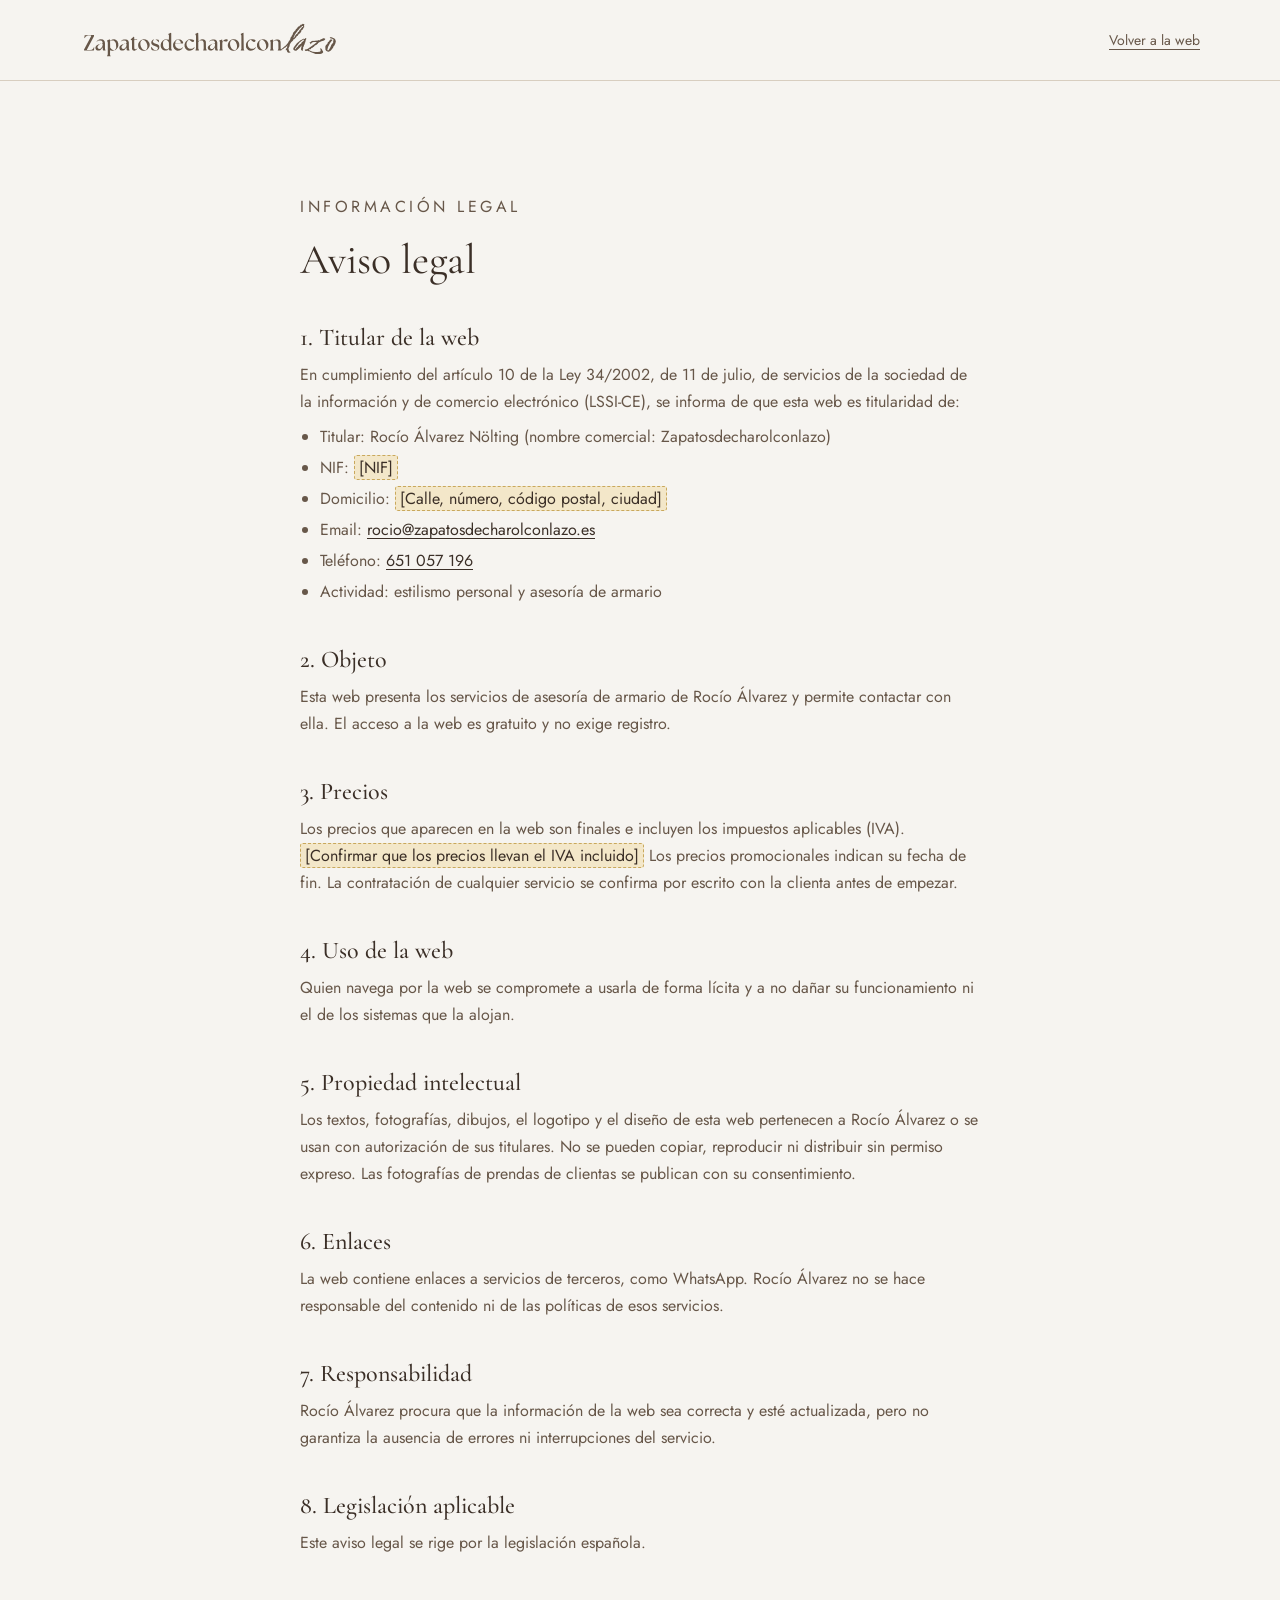
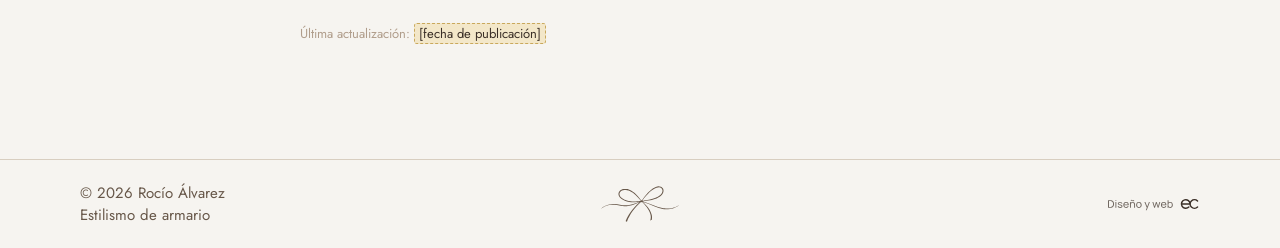
==== commit 3154ed67: "Tipografías alojadas en la web (sin Google Fonts) y privacidad sin la línea de Google Co-Authored-By" ====
--- a/aviso-legal.html
+++ b/aviso-legal.html
@@ -8,10 +8,7 @@
   <meta name="description" content="Aviso legal de Zapatosdecharolconlazo, web de Rocío Álvarez, estilismo de armario.">
   <meta name="theme-color" content="#EBE9E5">
   <link rel="icon" type="image/svg+xml" href="assets/logos/lazo-circulo-marron.svg">
-  <link rel="preconnect" href="https://fonts.googleapis.com">
-  <link rel="preconnect" href="https://fonts.gstatic.com" crossorigin>
-  <link rel="stylesheet" href="https://fonts.googleapis.com/css2?family=Cormorant+Garamond:ital,wght@0,400;0,500;1,400&family=Jost:ital,wght@0,300;0,400;0,500;1,300&display=swap">
-  <link rel="stylesheet" href="css/styles.css?v=2026-11-16z">
+  <link rel="stylesheet" href="css/styles.css?v=2026-11-16-fuentes">
 </head>
 <body class="pagina-legal">
   <a class="skip" href="#contenido">Saltar al contenido</a>
--- a/css/styles.css
+++ b/css/styles.css
@@ -1,3 +1,10 @@
+/* Tipografías alojadas en la propia web (antes se cargaban desde Google Fonts).
+   Cormorant Garamond y Jost, licencia SIL Open Font License (ver assets/fonts/OFL-*.txt). */
+@font-face { font-family: "Cormorant Garamond"; font-style: normal; font-weight: 400 500; font-display: swap; src: url("../assets/fonts/cormorant-garamond.woff") format("woff"); }
+@font-face { font-family: "Cormorant Garamond"; font-style: italic; font-weight: 400; font-display: swap; src: url("../assets/fonts/cormorant-garamond-italic.woff") format("woff"); }
+@font-face { font-family: "Jost"; font-style: normal; font-weight: 300 500; font-display: swap; src: url("../assets/fonts/jost.woff") format("woff"); }
+@font-face { font-family: "Jost"; font-style: italic; font-weight: 300; font-display: swap; src: url("../assets/fonts/jost-italic.woff") format("woff"); }
+
 /* Zapatosdecharolconlazo · hoja de estilos
    Tokens del sistema de diseño (manual de marca, edición 2026) */
 
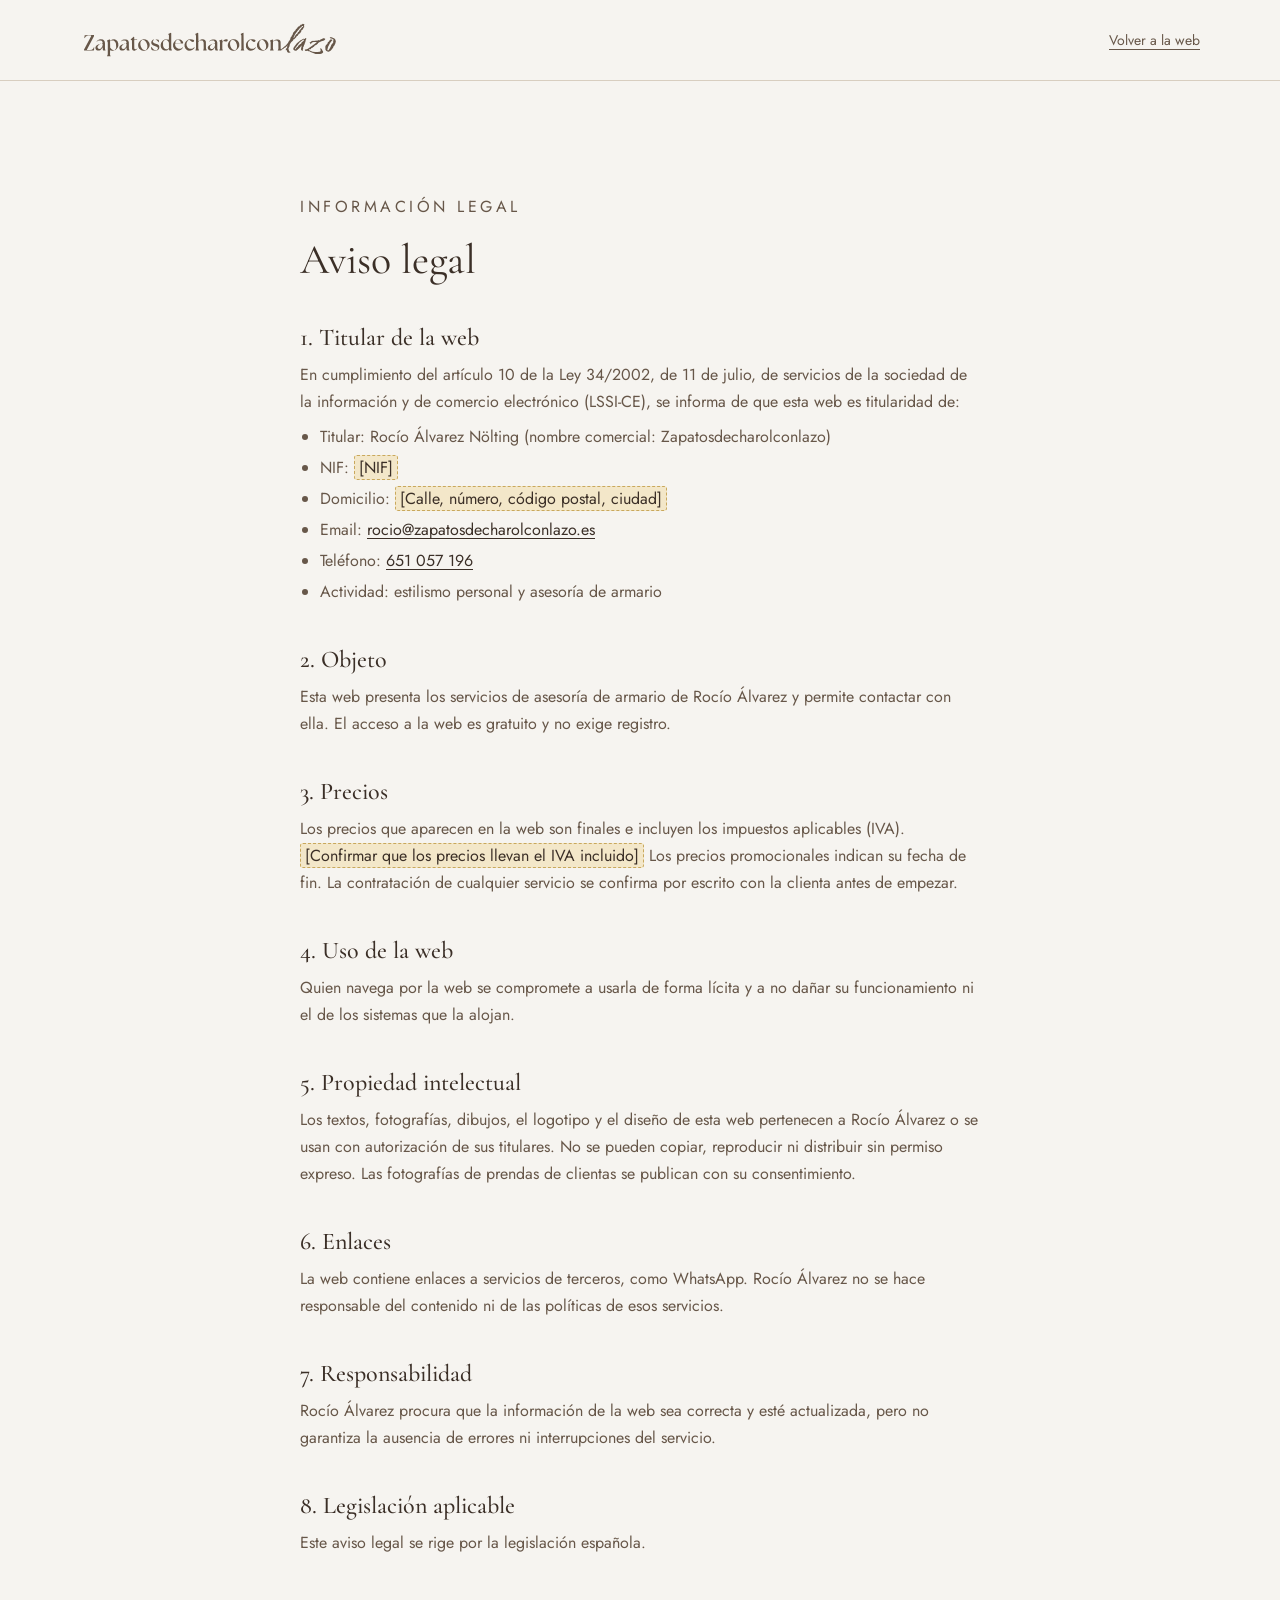
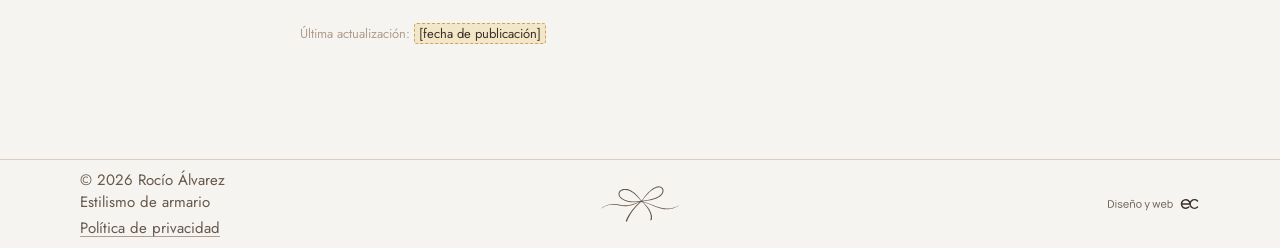
==== commit 305a705c: "Enlace a la política de privacidad en el pie y protección de datos junto al formulario Co-Authored-B" ====
--- a/aviso-legal.html
+++ b/aviso-legal.html
@@ -8,7 +8,7 @@
   <meta name="description" content="Aviso legal de Zapatosdecharolconlazo, web de Rocío Álvarez, estilismo de armario.">
   <meta name="theme-color" content="#EBE9E5">
   <link rel="icon" type="image/svg+xml" href="assets/logos/lazo-circulo-marron.svg">
-  <link rel="stylesheet" href="css/styles.css?v=2026-11-16-fuentes">
+  <link rel="stylesheet" href="css/styles.css?v=2026-11-16-privacidad">
 </head>
 <body class="pagina-legal">
   <a class="skip" href="#contenido">Saltar al contenido</a>
@@ -63,11 +63,11 @@
 
   <footer class="site-footer">
     <div class="wrap footer-inner">
-      <span class="pie-copy">© <span data-year>2026</span> Rocío Álvarez<span class="pie-sep"> · </span><span class="pie-linea2">Estilismo de armario</span></span>
+      <span class="pie-copy">© <span data-year>2026</span> Rocío Álvarez<span class="pie-sep"> · </span><span class="pie-linea2">Estilismo de armario</span><a class="pie-legal" href="privacidad.html">Política de privacidad</a></span>
       <img class="pie-lazo" src="assets/logos/lazo-marron.svg" alt="" width="80" height="38">
       <img class="pie-lazo-lineas" src="assets/logos/lazo-lineas-marron.svg" alt="" width="260" height="37">
-      <!-- Enlaces legales: descomentar cuando se publiquen los textos
-      <nav class="pie-legal" aria-label="Información legal"><a href="aviso-legal.html">Aviso legal</a> · <a href="privacidad.html">Privacidad</a></nav>
+      <!-- Aviso legal: añadir el enlace junto al de privacidad cuando tenga NIF y domicilio:
+      <a class="pie-legal" href="aviso-legal.html">Aviso legal</a>
       -->
       <a class="pie-credito" href="https://ecwebdesign.es" target="_blank" rel="noopener"><img src="assets/logos/credito-ecwebdesign.svg" alt="Diseño y web: Esteban Calvo" width="92" height="14"></a>
     </div>
--- a/css/styles.css
+++ b/css/styles.css
@@ -1188,3 +1188,17 @@
 .legal a { color: var(--cafe); text-underline-offset: 3px; }
 .legal-fecha { margin-top: var(--s5) !important; font-size: 13px !important; color: var(--topo) !important; }
 .falta { background: #F3E7C9; color: var(--cafe); border: 1px dashed #C9A85C; border-radius: 3px; padding: 0 4px; }
+
+/* Nota bajo el botón del formulario (se envía desde el correo de la persona) */
+.form-nota { margin-top: var(--s2); font-size: 13px; line-height: 20px; color: var(--topo); }
+.form-nota a { color: var(--marron); text-underline-offset: 3px; }
+
+/* Enlace a la política de privacidad en el pie */
+.pie-legal { display: block; margin-top: 4px; color: inherit; text-decoration: underline; text-decoration-color: var(--topo); text-underline-offset: 3px; }
+.pie-legal:hover { color: var(--cafe); }
+@media (max-width: 960px) { .pie-legal { margin-top: 6px; } }
+
+/* Información básica de protección de datos junto al formulario */
+.form-legal { margin: var(--s1) 0 var(--s2); font-size: 12px; line-height: 18px; color: var(--topo); }
+.form-legal strong { font-weight: 500; color: var(--marron); }
+.form-legal a { color: var(--marron); text-underline-offset: 3px; }
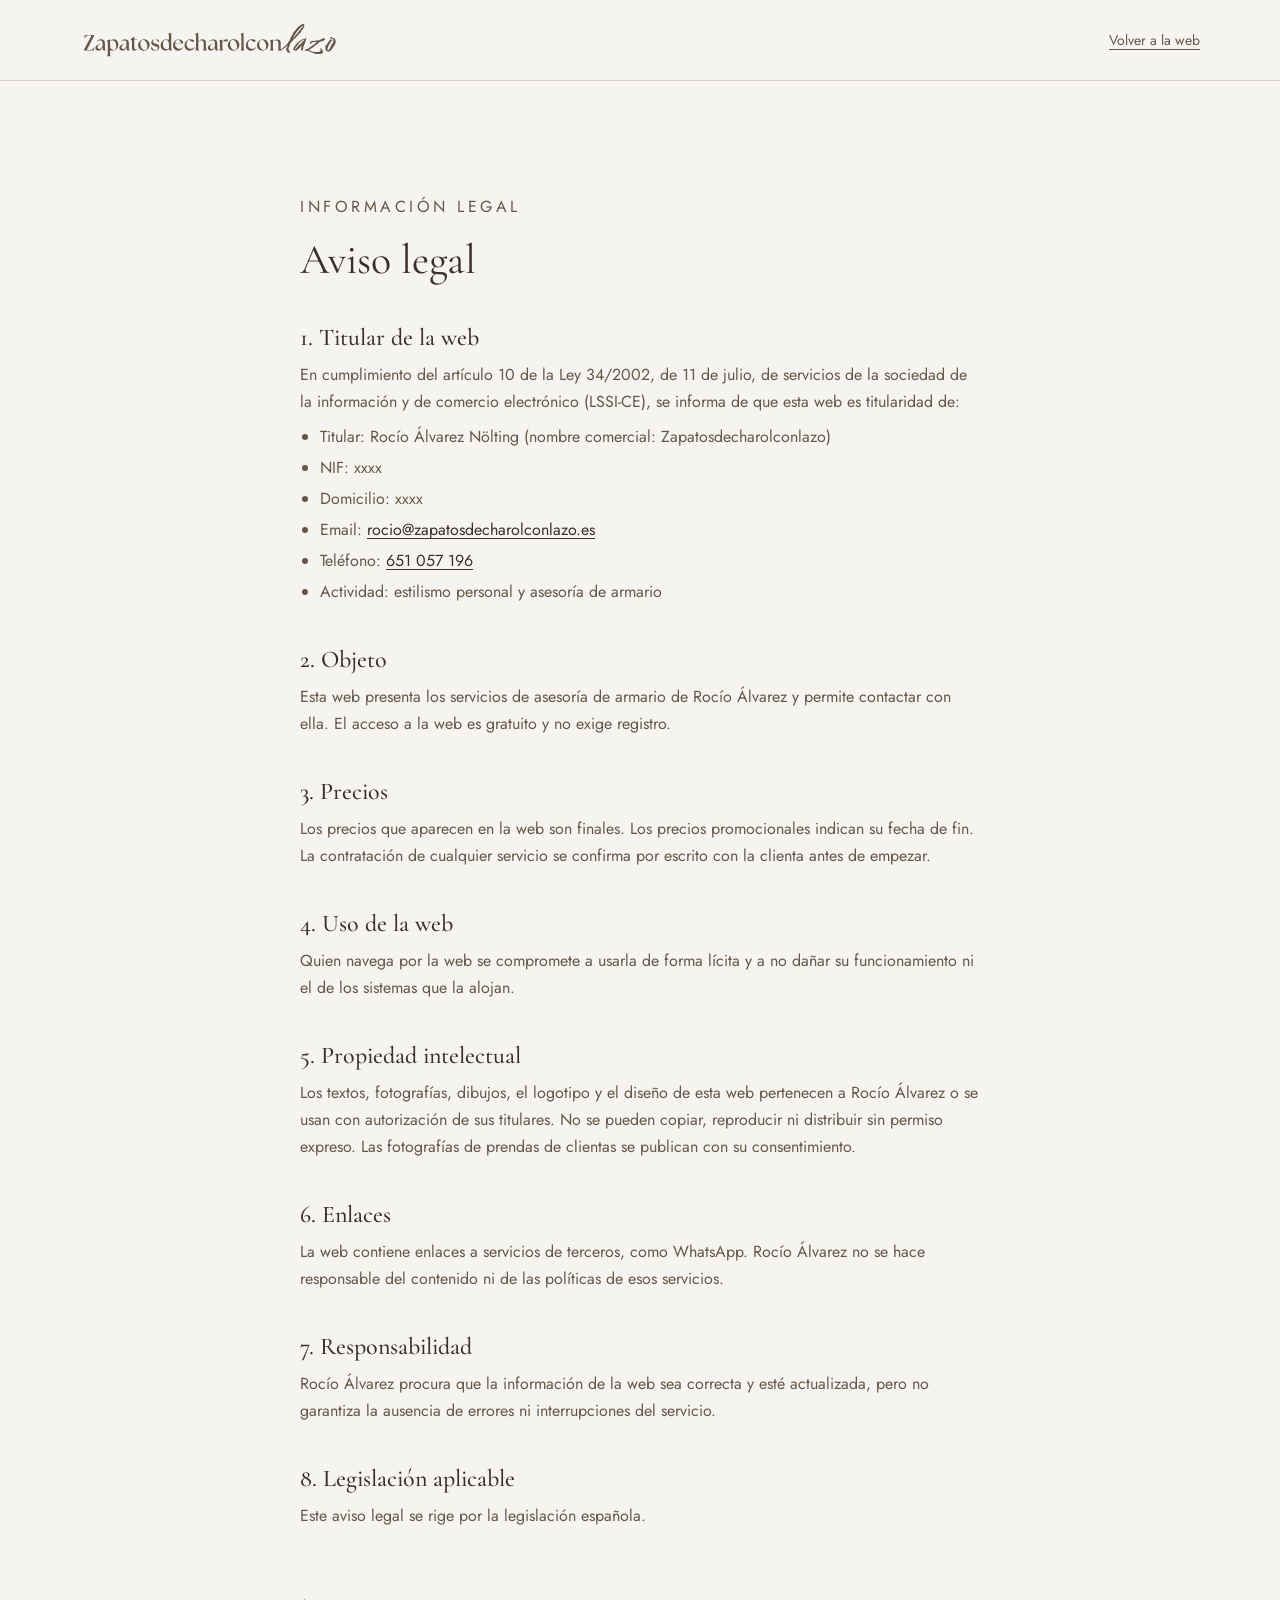
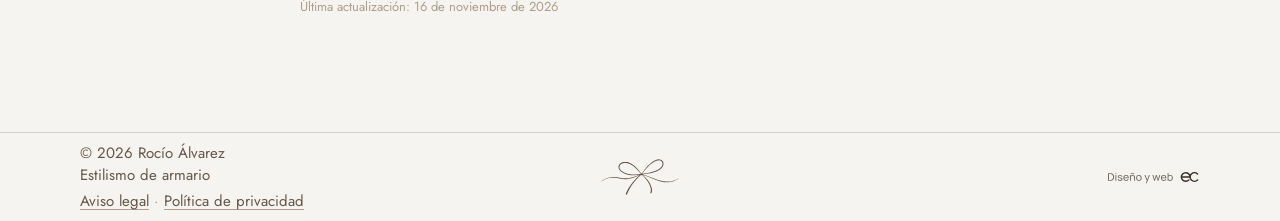
==== commit b126e355: "Textos legales visibles: aviso legal y privacidad enlazados en el pie; datos pendientes como xxxx; s" ====
--- a/aviso-legal.html
+++ b/aviso-legal.html
@@ -3,12 +3,11 @@
 <head>
   <meta charset="utf-8">
   <meta name="viewport" content="width=device-width, initial-scale=1">
-  <meta name="robots" content="noindex">
   <title>Aviso legal · Zapatosdecharolconlazo</title>
   <meta name="description" content="Aviso legal de Zapatosdecharolconlazo, web de Rocío Álvarez, estilismo de armario.">
   <meta name="theme-color" content="#EBE9E5">
   <link rel="icon" type="image/svg+xml" href="assets/logos/lazo-circulo-marron.svg">
-  <link rel="stylesheet" href="css/styles.css?v=2026-11-16-privacidad">
+  <link rel="stylesheet" href="css/styles.css?v=2026-11-16-legales">
 </head>
 <body class="pagina-legal">
   <a class="skip" href="#contenido">Saltar al contenido</a>
@@ -29,8 +28,8 @@
       <p>En cumplimiento del artículo 10 de la Ley 34/2002, de 11 de julio, de servicios de la sociedad de la información y de comercio electrónico (LSSI-CE), se informa de que esta web es titularidad de:</p>
       <ul>
         <li>Titular: Rocío Álvarez Nölting (nombre comercial: Zapatosdecharolconlazo)</li>
-        <li>NIF: <mark class="falta">[NIF]</mark></li>
-        <li>Domicilio: <mark class="falta">[Calle, número, código postal, ciudad]</mark></li>
+        <li>NIF: xxxx</li>
+        <li>Domicilio: xxxx</li>
         <li>Email: <a href="mailto:rocio@zapatosdecharolconlazo.es">rocio@zapatosdecharolconlazo.es</a></li>
         <li>Teléfono: <a href="tel:+34651057196">651 057 196</a></li>
         <li>Actividad: estilismo personal y asesoría de armario</li>
@@ -40,7 +39,7 @@
       <p>Esta web presenta los servicios de asesoría de armario de Rocío Álvarez y permite contactar con ella. El acceso a la web es gratuito y no exige registro.</p>
 
       <h2>3. Precios</h2>
-      <p>Los precios que aparecen en la web son finales e incluyen los impuestos aplicables (IVA). <mark class="falta">[Confirmar que los precios llevan el IVA incluido]</mark> Los precios promocionales indican su fecha de fin. La contratación de cualquier servicio se confirma por escrito con la clienta antes de empezar.</p>
+      <p>Los precios que aparecen en la web son finales. Los precios promocionales indican su fecha de fin. La contratación de cualquier servicio se confirma por escrito con la clienta antes de empezar.</p>
 
       <h2>4. Uso de la web</h2>
       <p>Quien navega por la web se compromete a usarla de forma lícita y a no dañar su funcionamiento ni el de los sistemas que la alojan.</p>
@@ -57,18 +56,15 @@
       <h2>8. Legislación aplicable</h2>
       <p>Este aviso legal se rige por la legislación española.</p>
 
-      <p class="legal-fecha">Última actualización: <mark class="falta">[fecha de publicación]</mark></p>
+      <p class="legal-fecha">Última actualización: 16 de noviembre de 2026</p>
     </div>
   </main>
 
   <footer class="site-footer">
     <div class="wrap footer-inner">
-      <span class="pie-copy">© <span data-year>2026</span> Rocío Álvarez<span class="pie-sep"> · </span><span class="pie-linea2">Estilismo de armario</span><a class="pie-legal" href="privacidad.html">Política de privacidad</a></span>
+      <span class="pie-copy">© <span data-year>2026</span> Rocío Álvarez<span class="pie-sep"> · </span><span class="pie-linea2">Estilismo de armario</span><span class="pie-legales"><a class="pie-legal" href="aviso-legal.html">Aviso legal</a><span aria-hidden="true"> · </span><a class="pie-legal" href="privacidad.html">Política de privacidad</a></span></span>
       <img class="pie-lazo" src="assets/logos/lazo-marron.svg" alt="" width="80" height="38">
       <img class="pie-lazo-lineas" src="assets/logos/lazo-lineas-marron.svg" alt="" width="260" height="37">
-      <!-- Aviso legal: añadir el enlace junto al de privacidad cuando tenga NIF y domicilio:
-      <a class="pie-legal" href="aviso-legal.html">Aviso legal</a>
-      -->
       <a class="pie-credito" href="https://ecwebdesign.es" target="_blank" rel="noopener"><img src="assets/logos/credito-ecwebdesign.svg" alt="Diseño y web: Esteban Calvo" width="92" height="14"></a>
     </div>
   </footer>
--- a/css/styles.css
+++ b/css/styles.css
@@ -1202,3 +1202,8 @@
 .form-legal { margin: var(--s1) 0 var(--s2); font-size: 12px; line-height: 18px; color: var(--topo); }
 .form-legal strong { font-weight: 500; color: var(--marron); }
 .form-legal a { color: var(--marron); text-underline-offset: 3px; }
+
+/* Enlaces legales del pie en una sola línea */
+.pie-legales { display: block; margin-top: 4px; color: var(--topo); }
+.pie-legales .pie-legal { display: inline; margin-top: 0; color: var(--marron); }
+@media (max-width: 960px) { .pie-legales { margin-top: 6px; } }
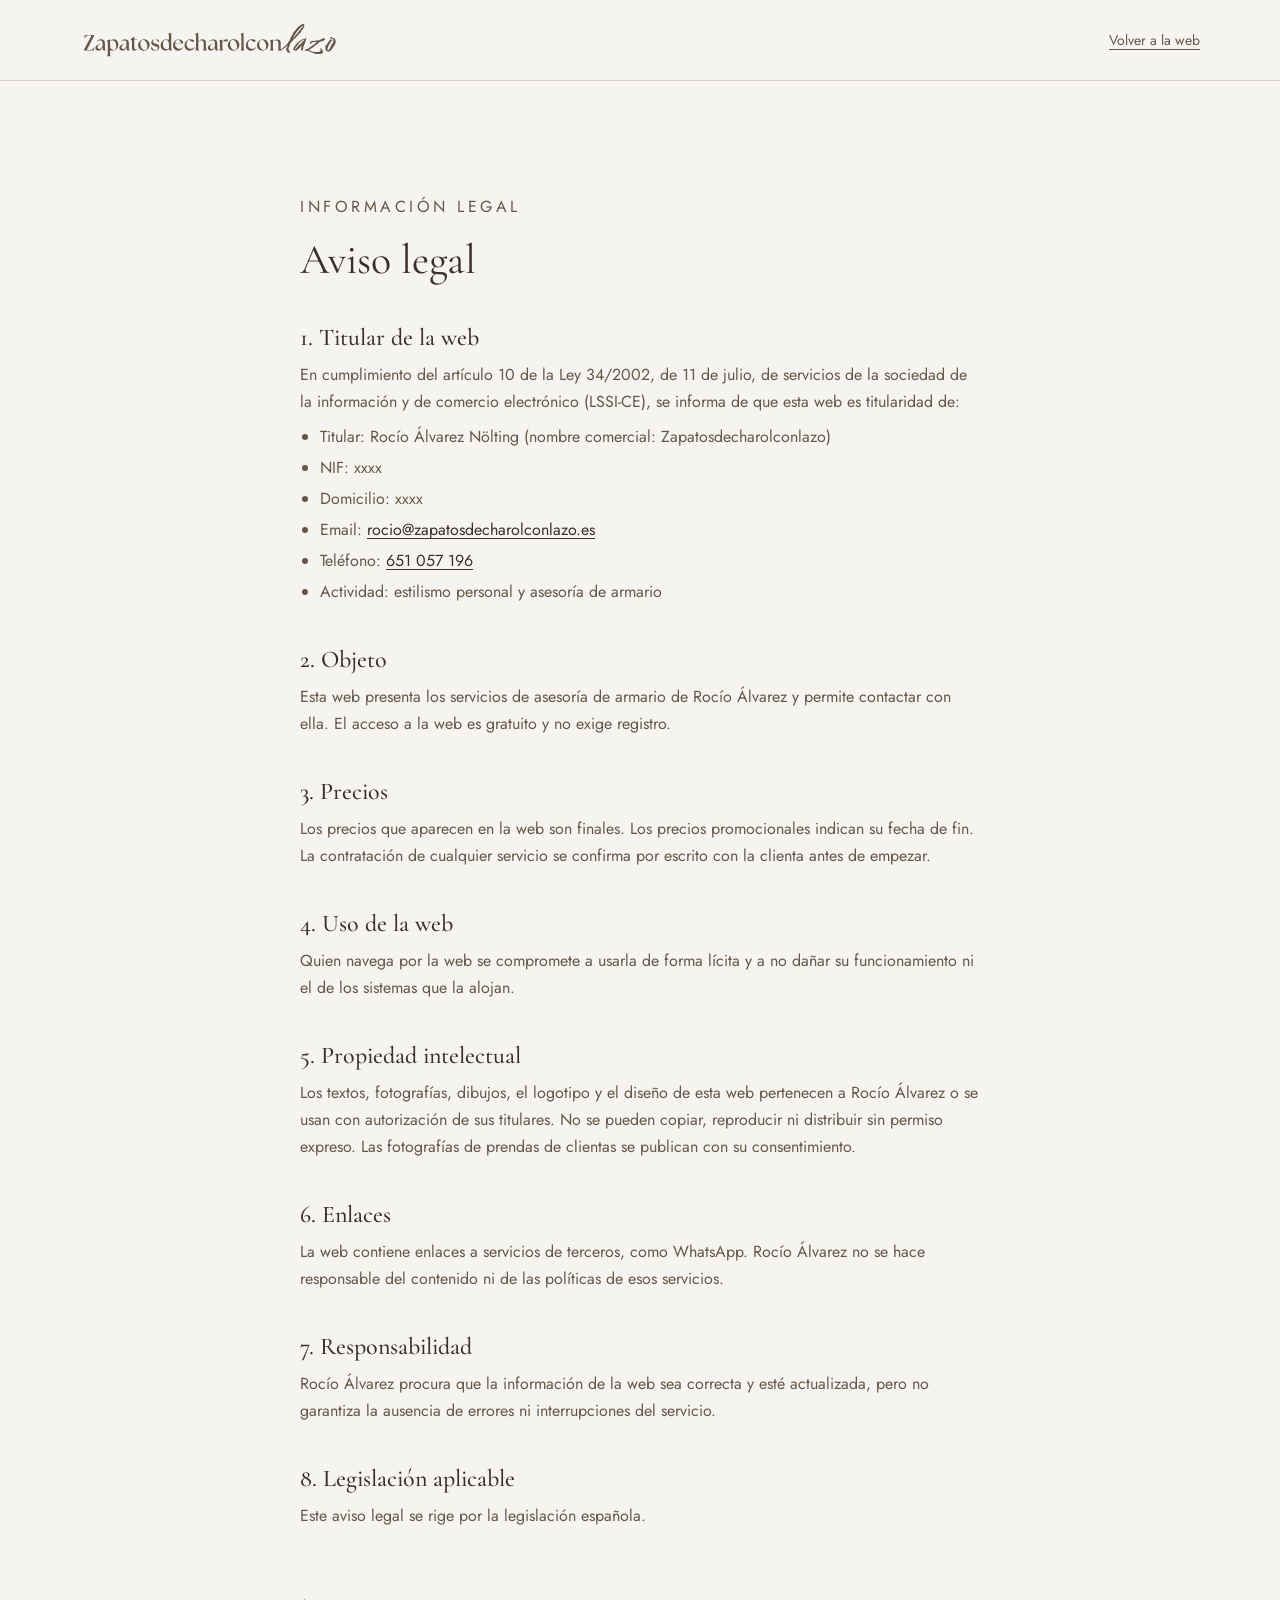
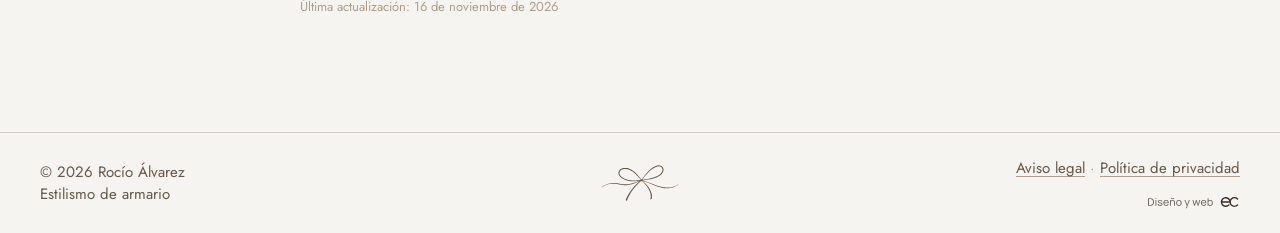
==== commit 95962b10: "Pie: enlaces legales a la derecha encima del crédito en escritorio; más espacio antes del crédito en" ====
--- a/aviso-legal.html
+++ b/aviso-legal.html
@@ -7,7 +7,7 @@
   <meta name="description" content="Aviso legal de Zapatosdecharolconlazo, web de Rocío Álvarez, estilismo de armario.">
   <meta name="theme-color" content="#EBE9E5">
   <link rel="icon" type="image/svg+xml" href="assets/logos/lazo-circulo-marron.svg">
-  <link rel="stylesheet" href="css/styles.css?v=2026-11-16-legales">
+  <link rel="stylesheet" href="css/styles.css?v=2026-11-16-pie">
 </head>
 <body class="pagina-legal">
   <a class="skip" href="#contenido">Saltar al contenido</a>
@@ -62,10 +62,13 @@
 
   <footer class="site-footer">
     <div class="wrap footer-inner">
-      <span class="pie-copy">© <span data-year>2026</span> Rocío Álvarez<span class="pie-sep"> · </span><span class="pie-linea2">Estilismo de armario</span><span class="pie-legales"><a class="pie-legal" href="aviso-legal.html">Aviso legal</a><span aria-hidden="true"> · </span><a class="pie-legal" href="privacidad.html">Política de privacidad</a></span></span>
+      <span class="pie-copy">© <span data-year>2026</span> Rocío Álvarez<span class="pie-sep"> · </span><span class="pie-linea2">Estilismo de armario</span></span>
       <img class="pie-lazo" src="assets/logos/lazo-marron.svg" alt="" width="80" height="38">
       <img class="pie-lazo-lineas" src="assets/logos/lazo-lineas-marron.svg" alt="" width="260" height="37">
-      <a class="pie-credito" href="https://ecwebdesign.es" target="_blank" rel="noopener"><img src="assets/logos/credito-ecwebdesign.svg" alt="Diseño y web: Esteban Calvo" width="92" height="14"></a>
+      <div class="pie-derecha">
+        <span class="pie-legales"><a class="pie-legal" href="aviso-legal.html">Aviso legal</a><span aria-hidden="true"> · </span><a class="pie-legal" href="privacidad.html">Política de privacidad</a></span>
+        <a class="pie-credito" href="https://ecwebdesign.es" target="_blank" rel="noopener"><img src="assets/logos/credito-ecwebdesign.svg" alt="Diseño y web: Esteban Calvo" width="92" height="14"></a>
+      </div>
     </div>
   </footer>
 </body>
--- a/css/styles.css
+++ b/css/styles.css
@@ -1207,3 +1207,14 @@
 .pie-legales { display: block; margin-top: 4px; color: var(--topo); }
 .pie-legales .pie-legal { display: inline; margin-top: 0; color: var(--marron); }
 @media (max-width: 960px) { .pie-legales { margin-top: 6px; } }
+
+/* Pie: enlaces legales a la derecha, encima del crédito */
+.pie-derecha { justify-self: end; display: flex; flex-direction: column; align-items: flex-end; }
+@media (min-width: 961px) { .footer-inner { padding: var(--s3) 0; } }
+.pie-derecha .pie-legales { margin-top: 0; line-height: 22px; }
+.pie-derecha .pie-credito { margin-top: var(--s2); }
+@media (max-width: 960px) {
+  .pie-derecha { order: 3; align-items: center; margin-top: -10px; }
+  .pie-derecha .pie-legales { margin-top: 0; }
+  .pie-derecha .pie-credito { margin-top: 56px; }
+}
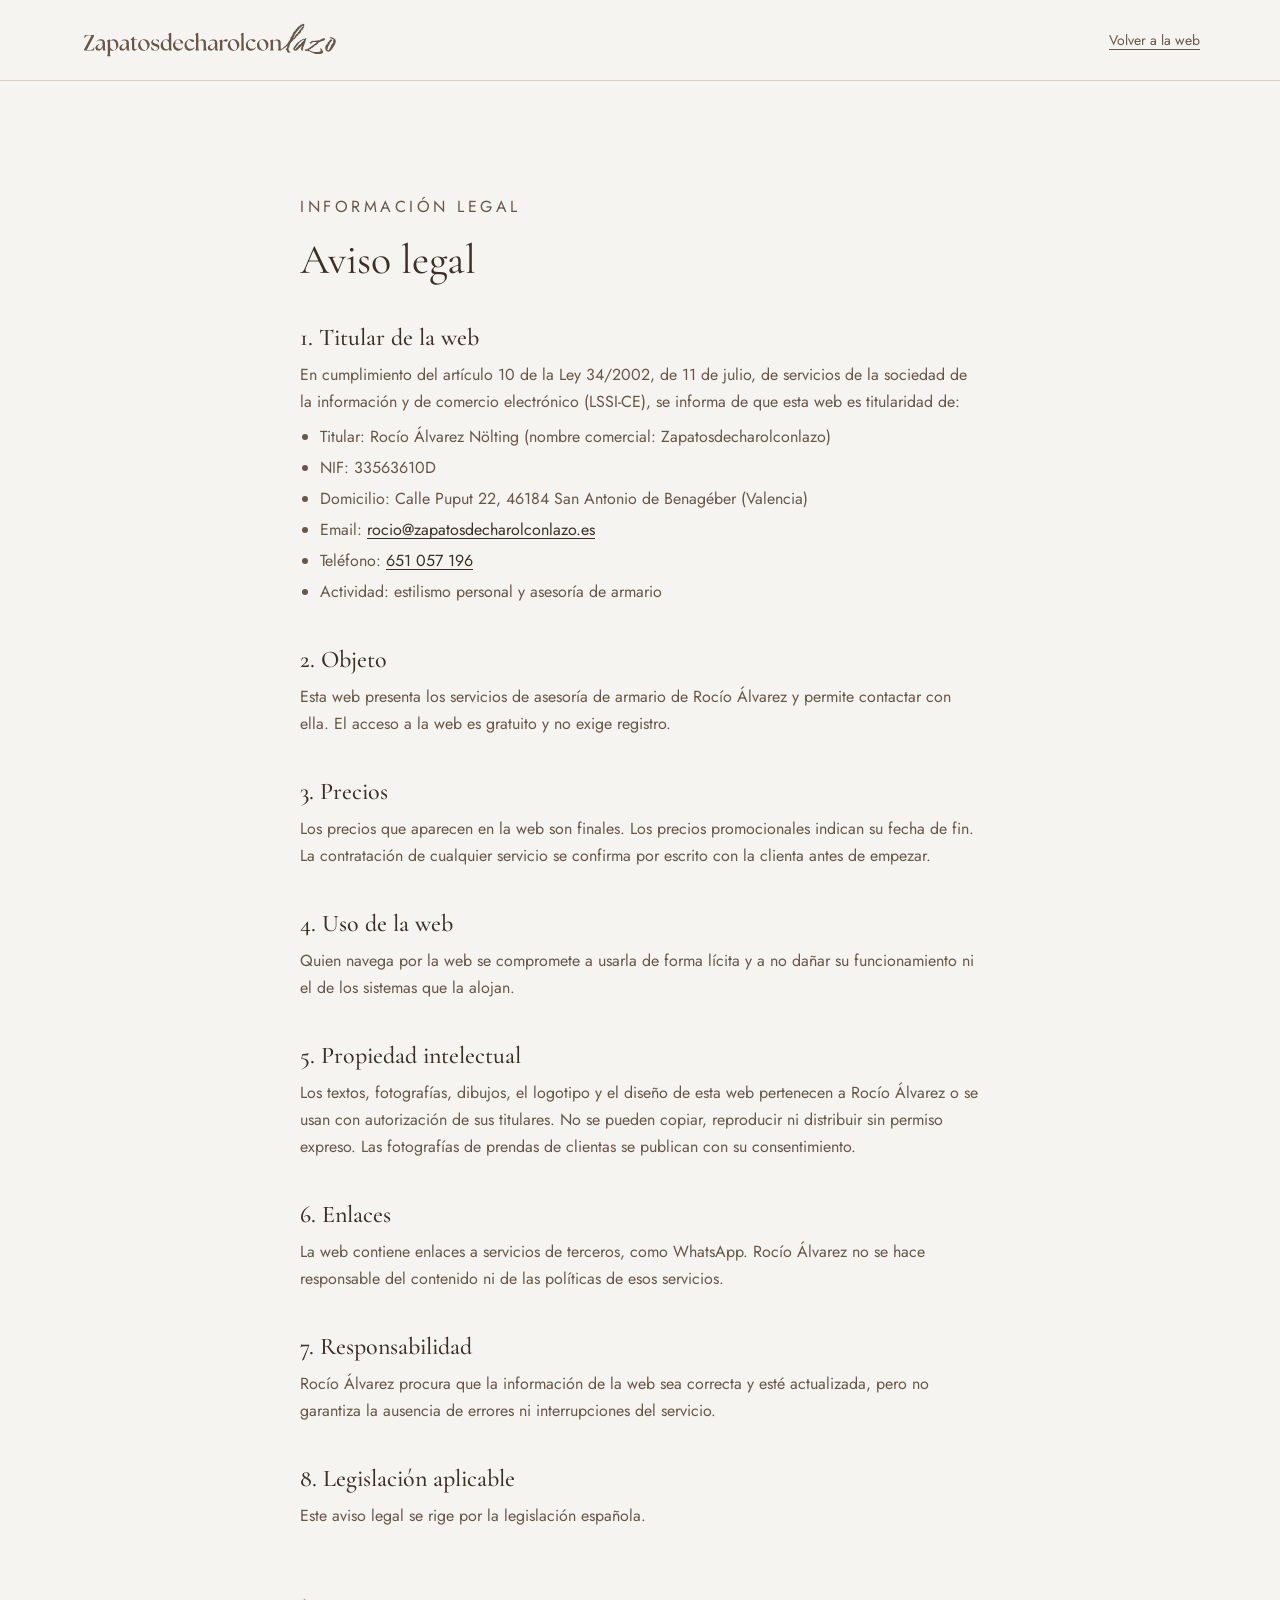
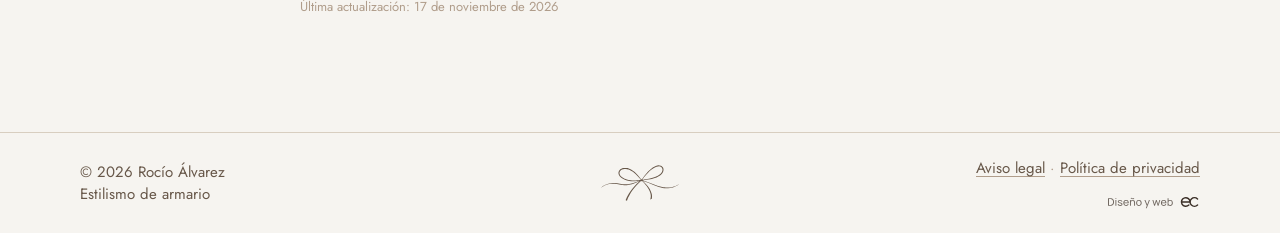
==== commit 2ac63102: "Textos legales: NIF y domicilio de Rocío Co-Authored-By: Claude Opus 5.5 <noreply@anthropic.com> Cla" ====
--- a/aviso-legal.html
+++ b/aviso-legal.html
@@ -28,8 +28,8 @@
       <p>En cumplimiento del artículo 10 de la Ley 34/2002, de 11 de julio, de servicios de la sociedad de la información y de comercio electrónico (LSSI-CE), se informa de que esta web es titularidad de:</p>
       <ul>
         <li>Titular: Rocío Álvarez Nölting (nombre comercial: Zapatosdecharolconlazo)</li>
-        <li>NIF: xxxx</li>
-        <li>Domicilio: xxxx</li>
+        <li>NIF: 33563610D</li>
+        <li>Domicilio: Calle Puput 22, 46184 San Antonio de Benagéber (Valencia)</li>
         <li>Email: <a href="mailto:rocio@zapatosdecharolconlazo.es">rocio@zapatosdecharolconlazo.es</a></li>
         <li>Teléfono: <a href="tel:+34651057196">651 057 196</a></li>
         <li>Actividad: estilismo personal y asesoría de armario</li>
@@ -56,7 +56,7 @@
       <h2>8. Legislación aplicable</h2>
       <p>Este aviso legal se rige por la legislación española.</p>
 
-      <p class="legal-fecha">Última actualización: 16 de noviembre de 2026</p>
+      <p class="legal-fecha">Última actualización: 17 de noviembre de 2026</p>
     </div>
   </main>
 
--- a/css/styles.css
+++ b/css/styles.css
@@ -1210,11 +1210,11 @@
 
 /* Pie: enlaces legales a la derecha, encima del crédito */
 .pie-derecha { justify-self: end; display: flex; flex-direction: column; align-items: flex-end; }
-@media (min-width: 961px) { .footer-inner { padding: var(--s3) 0; } }
+@media (min-width: 961px) { .footer-inner { padding-top: var(--s3); padding-bottom: var(--s3); } }
 .pie-derecha .pie-legales { margin-top: 0; line-height: 22px; }
 .pie-derecha .pie-credito { margin-top: var(--s2); }
 @media (max-width: 960px) {
-  .pie-derecha { order: 3; align-items: center; margin-top: -10px; }
+  .pie-derecha { order: 3; align-items: center; margin-top: 6px; }
   .pie-derecha .pie-legales { margin-top: 0; }
   .pie-derecha .pie-credito { margin-top: 56px; }
 }
